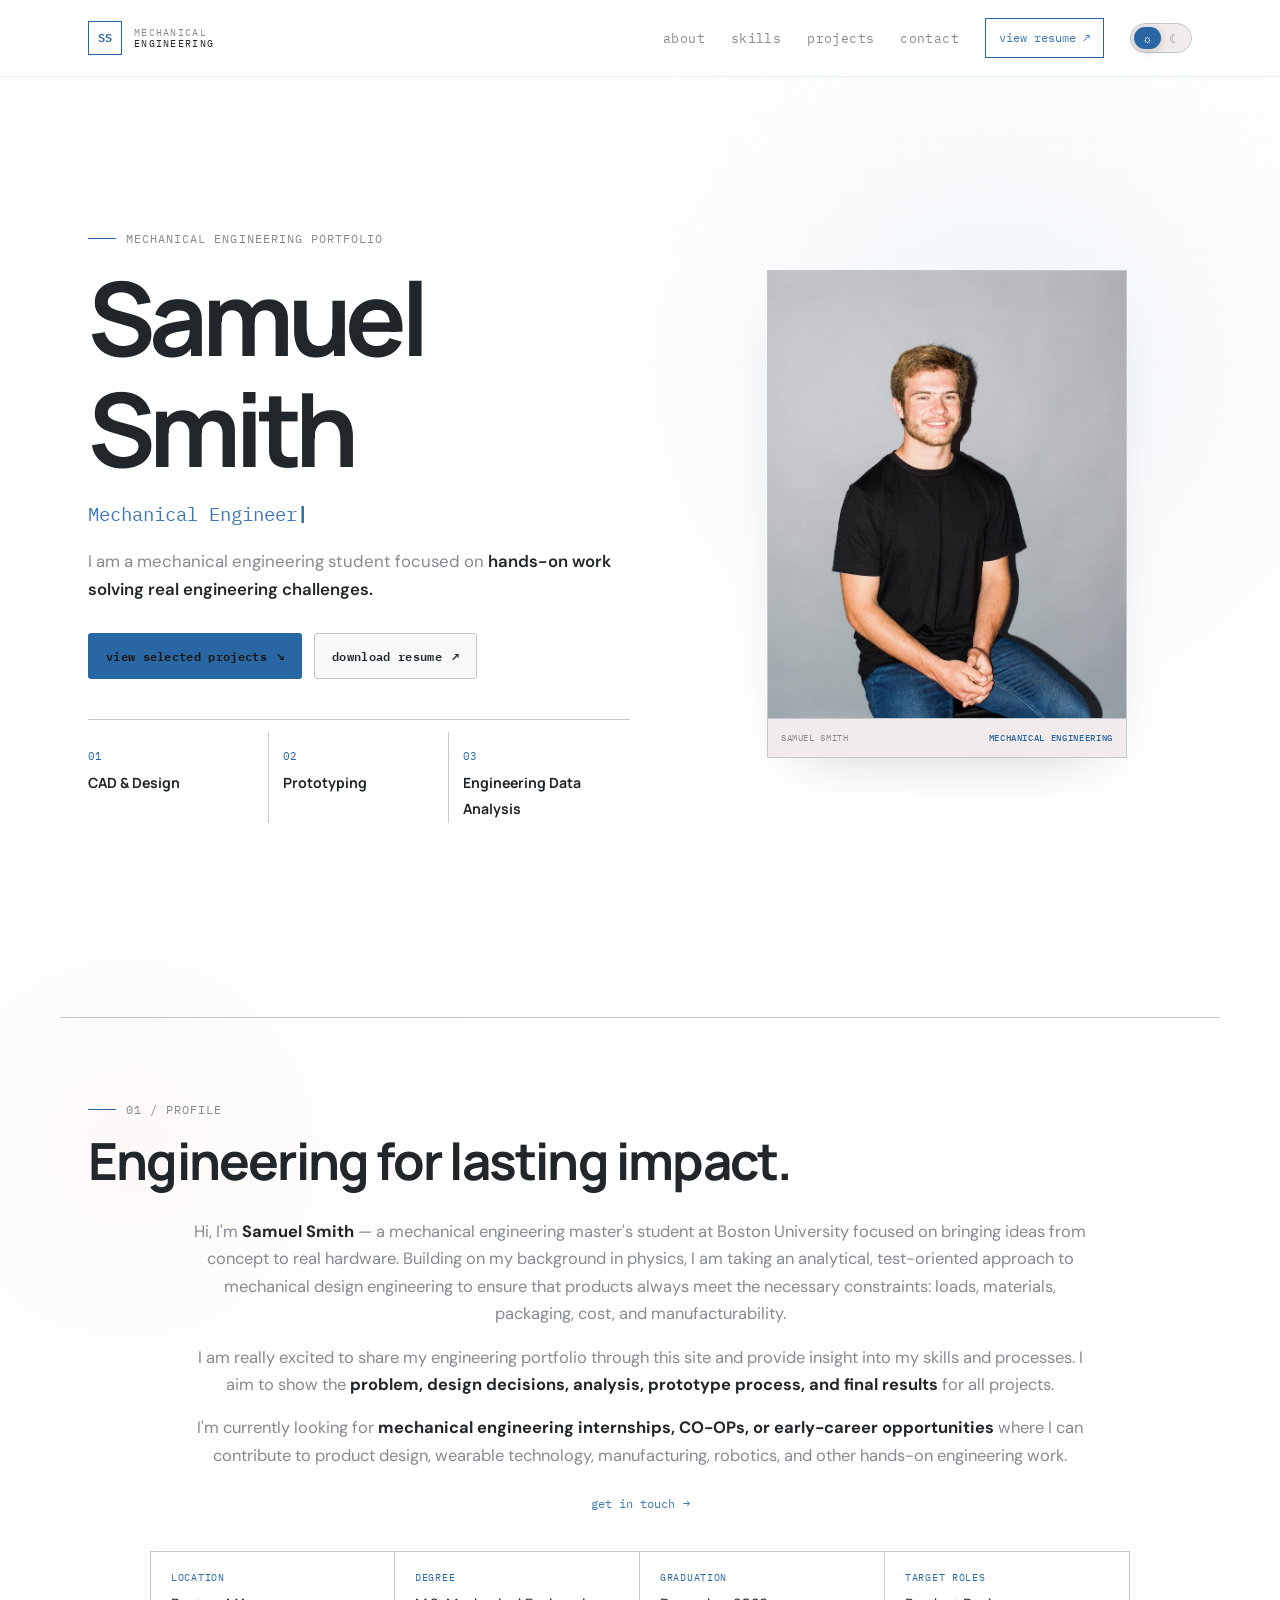
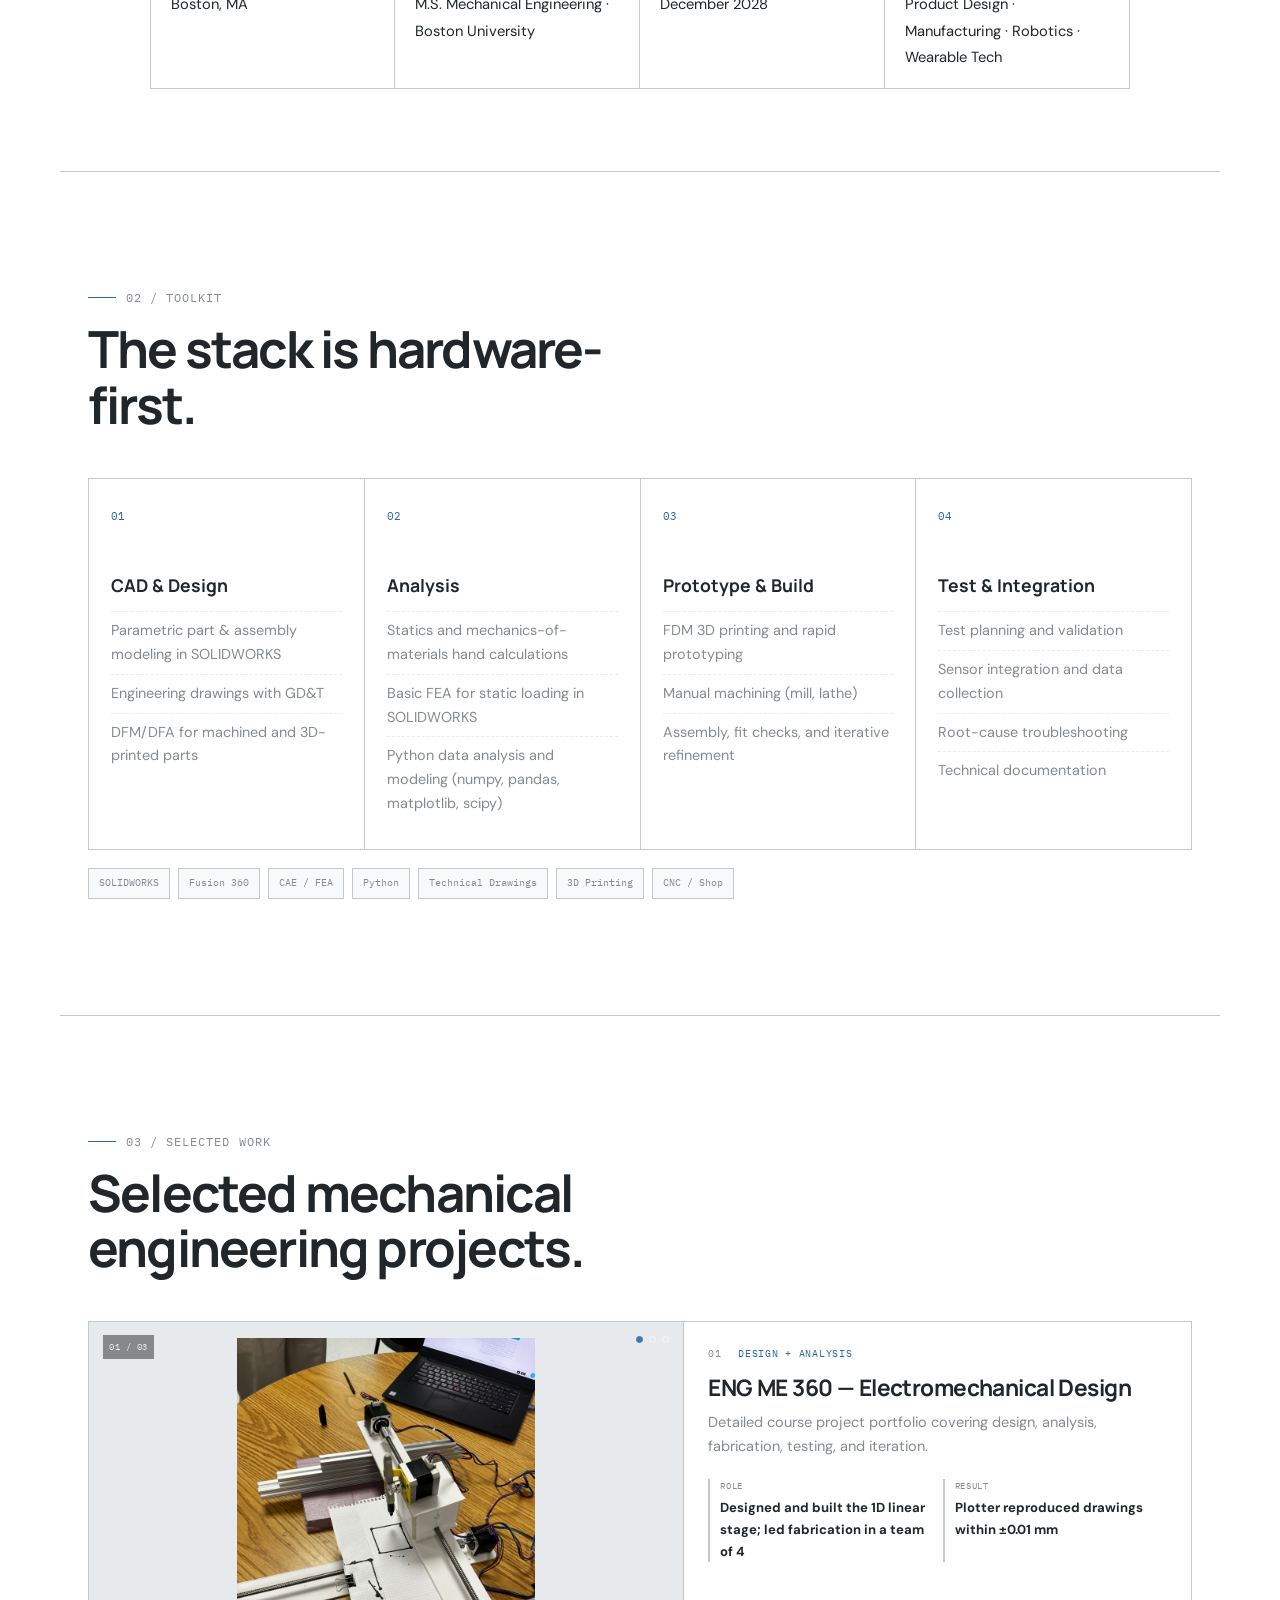
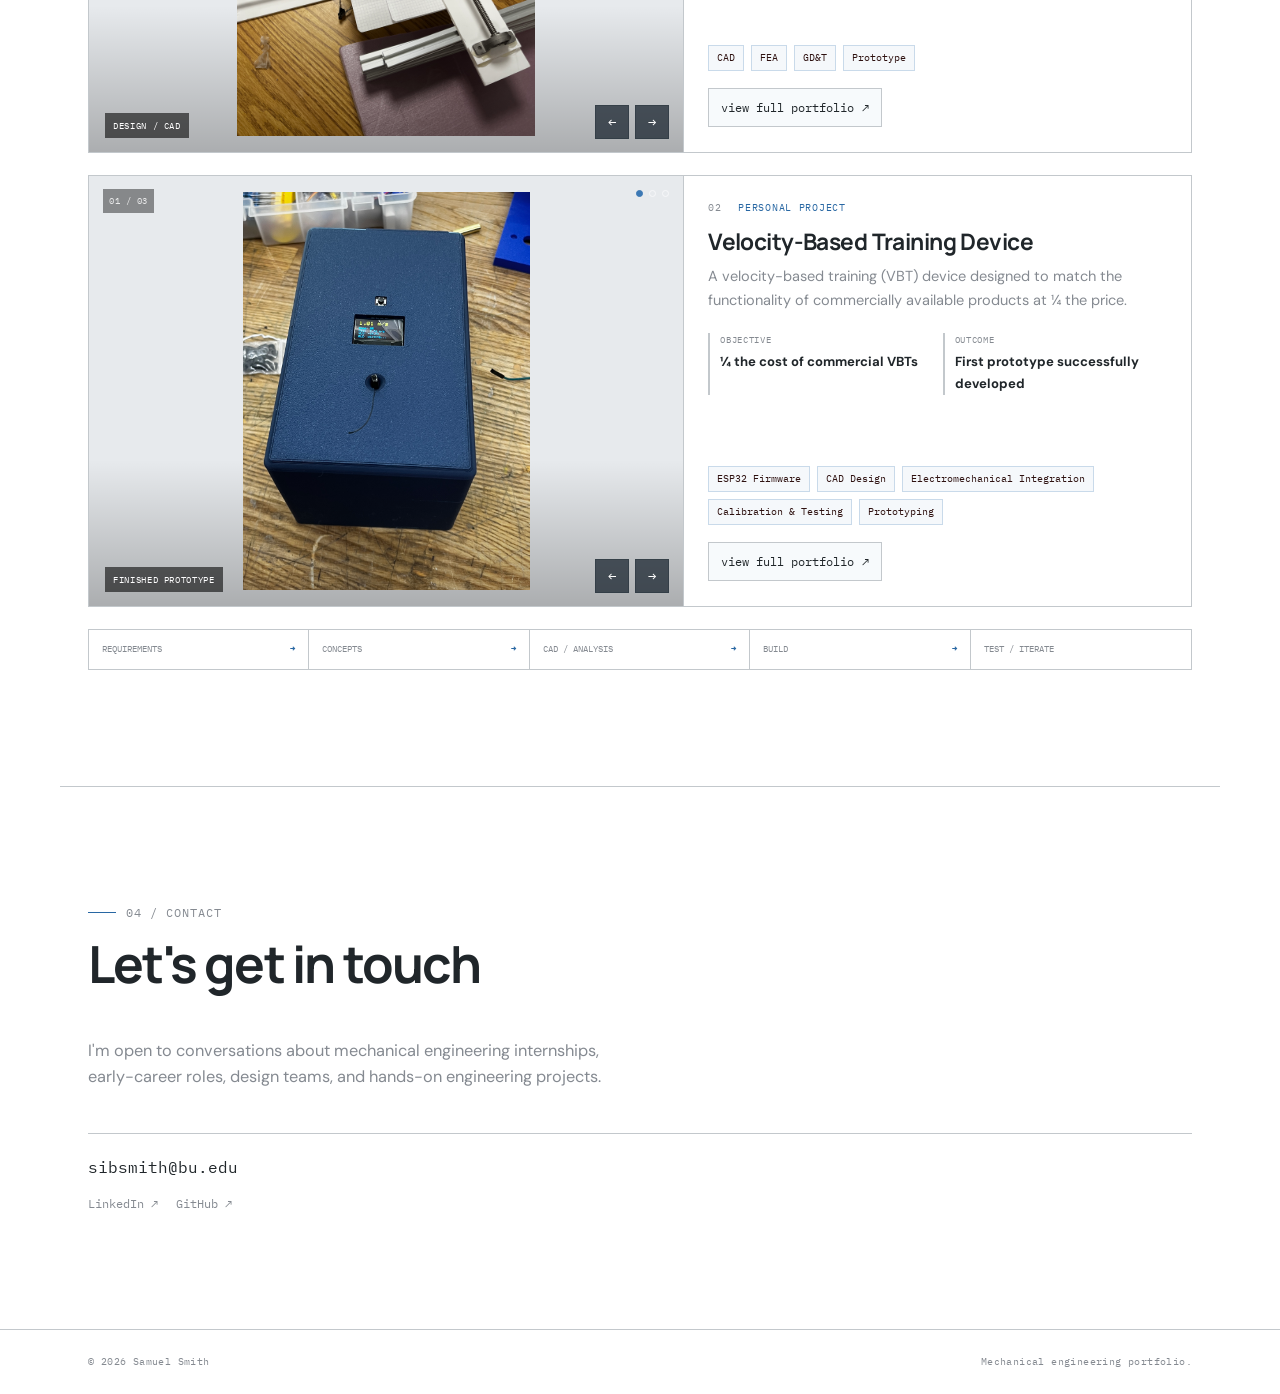
==== index.html @ 4d17d5ab "Muse changes" ====
<!DOCTYPE html>
<html lang="en">
<head>
  <meta charset="UTF-8">
  <meta name="viewport" content="width=device-width, initial-scale=1.0">
  <meta name="color-scheme" content="dark light">
  <script>
    (() => {
      try {
        const saved = localStorage.getItem('portfolio-theme');
        if (saved === 'light' || saved === 'dark') {
          document.documentElement.dataset.theme = saved;
        }
      } catch (e) {}
    })();
  </script>
  <title>Samuel Smith — Mechanical Engineering Student</title>
  <meta name="description" content="Portfolio of Samuel Smith, a mechanical engineering student focused on CAD, design, analysis, prototyping, and testing.">

  <!-- Industrial/editorial typography with a technical mono accent. -->
  <link rel="preconnect" href="https://fonts.googleapis.com">
  <link rel="preconnect" href="https://fonts.gstatic.com" crossorigin>
  <link href="https://fonts.googleapis.com/css2?family=DM+Sans:wght@400;500;600;700&family=IBM+Plex+Mono:wght@400;500;600&family=Manrope:wght@500;600;700;800&display=swap" rel="stylesheet">

  <link rel="stylesheet" href="style.css?v=9">
</head>
<body>
  <header class="site-header">
    <nav class="nav container">
      <a href="#hero" class="nav__logo" aria-label="Samuel Smith home">
        <span class="nav__logo-mark">SS</span>
        <span class="nav__logo-copy">MECHANICAL<br><span>ENGINEERING</span></span>
      </a>

      <button class="nav__toggle" id="navToggle" aria-label="Toggle navigation menu" aria-expanded="false">
        <span></span><span></span><span></span>
      </button>

      <ul class="nav__links" id="navLinks">
        <li><a href="#about" class="nav__link">about</a></li>
        <li><a href="#skills" class="nav__link">skills</a></li>
        <li><a href="#projects" class="nav__link">projects</a></li>
        <li><a href="#contact" class="nav__link">contact</a></li>
        <li><a href="resume.pdf" class="nav__resume" target="_blank" rel="noopener">view resume <span>↗</span></a></li>
        <li class="nav__theme">
          <div class="theme-switch" id="themeSwitch" role="group" aria-label="Appearance">
            <span class="theme-switch__thumb" aria-hidden="true"></span>
            <button class="theme-switch__option" type="button" data-theme-choice="light" aria-label="Switch to light appearance" title="Light appearance">☼</button>
            <button class="theme-switch__option" type="button" data-theme-choice="dark" aria-label="Switch to dark appearance" title="Dark appearance">☾</button>
          </div>
        </li>
      </ul>
    </nav>
  </header>

  <main>
    <!-- HERO -->
    <section id="hero" class="hero container">
      <div class="hero__grid">
        <div class="hero__content">
          <p class="eyebrow"><span class="eyebrow__line"></span> mechanical engineering portfolio</p>
          <h1 class="hero__name">Samuel Smith</h1>
          <p class="hero__type"><span id="typewriter" class="hero__type-text"></span><span class="hero__cursor" aria-hidden="true">|</span></p>
          <p class="hero__tagline">
            I am a mechanical engineering student focused on<strong> hands-on work solving real engineering challenges.</strong>
          </p>

          <div class="hero__actions">
            <a href="#projects" class="btn btn--primary">view selected projects <span>↘</span></a>
            <a href="resume.pdf" class="btn btn--ghost" target="_blank" rel="noopener">download resume <span>↗</span></a>
          </div>

          <div class="hero__meta">
            <div><span>01</span><strong>CAD & Design</strong></div>
            <div><span>02</span><strong>Prototyping</strong></div>
            <div><span>03</span><strong>Engineering Data Analysis</strong></div>
          </div>
        </div>

        <aside class="hero__headshot" aria-label="Portrait of Samuel Smith">
          <div class="headshot-card headshot-card--hero">
            <img class="headshot-card__image" src="images/headshot.jpg" alt="Portrait of Samuel Smith">
            <div class="headshot-card__caption"><span>Samuel Smith</span><strong>MECHANICAL ENGINEERING</strong></div>
          </div>
        </aside>
      </div>
    </section>

    <!-- ABOUT -->
    <section id="about" class="about container">
      <div class="section-heading">
        <p class="eyebrow"><span class="eyebrow__line"></span> 01 / profile</p>
        <h2 class="section-title">Engineering for lasting impact.</h2>
      </div>

      <div class="about__grid">
        <div class="about__text">
          <p>
            Hi, I'm <strong>Samuel Smith</strong> — a mechanical engineering master's student at Boston University focused on 
            bringing ideas from concept to real hardware. Building on my background in physics, I am taking an analytical, 
            test-oriented approach to mechanical design engineering to ensure that products always meet the necessary constraints: 
            loads, materials, packaging, cost, and manufacturability.
          </p>
          <p>
            I am really excited to share my engineering portfolio through this site and provide insight into my skills and processes. I aim to show the <strong>problem, design decisions, analysis, prototype process, and final results</strong> 
            for all projects.
          
          </p>
          <p>
            I'm currently looking for <strong>mechanical engineering internships, CO-OPs, or early-career opportunities</strong> where I can contribute to product design, wearable technology, manufacturing, robotics, and other hands-on engineering work.
          </p>
          <a href="#contact" class="text-link">get in touch <span>→</span></a>
        </div>

        <div class="about__meta">
          <div class="meta-card"><span class="meta-card__label">location</span><span class="meta-card__value">Boston, MA</span></div>
          <div class="meta-card"><span class="meta-card__label">degree</span><span class="meta-card__value">M.S. Mechanical Engineering · Boston University</span></div>
          <div class="meta-card"><span class="meta-card__label">graduation</span><span class="meta-card__value">December 2028</span></div>
          <div class="meta-card"><span class="meta-card__label">target roles</span><span class="meta-card__value">Product Design · Manufacturing · Robotics · Wearable Tech</span></div>
        </div>
      </div>
    </section>

    <!-- SKILLS / TOOLKIT -->
    <section id="skills" class="skills container">
      <div class="section-heading section-heading--split">
        <div>
          <p class="eyebrow"><span class="eyebrow__line"></span> 02 / toolkit</p>
          <h2 class="section-title">The stack is hardware-first.</h2>
        </div>
      </div>

      <div class="skills__grid">
        <article class="skill-group">
          <span class="skill-group__number">01</span>
          <h3 class="skill-group__title">CAD &amp; Design</h3>
          <ul class="skill-list">
            <li>Parametric part &amp; assembly modeling in SOLIDWORKS</li>
            <li>Engineering drawings with GD&amp;T</li>
            <li>DFM/DFA for machined and 3D-printed parts</li>
          </ul>
        </article>

        <article class="skill-group">
          <span class="skill-group__number">02</span>
          <h3 class="skill-group__title">Analysis</h3>
          <ul class="skill-list">
            <li>Statics and mechanics-of-materials hand calculations</li>
            <li>Basic FEA for static loading in SOLIDWORKS</li>
            <li>Python data analysis and modeling (numpy, pandas, matplotlib, scipy)</li>
          </ul>
        </article>

        <article class="skill-group">
          <span class="skill-group__number">03</span>
          <h3 class="skill-group__title">Prototype &amp; Build</h3>
          <ul class="skill-list">
            <li>FDM 3D printing and rapid prototyping</li>
            <li>Manual machining (mill, lathe)</li>
            <li>Assembly, fit checks, and iterative refinement</li>
          </ul>
        </article>

        <article class="skill-group">
          <span class="skill-group__number">04</span>
          <h3 class="skill-group__title">Test &amp; Integration</h3>
          <ul class="skill-list">
            <li>Test planning and validation</li>
            <li>Sensor integration and data collection</li>
            <li>Root-cause troubleshooting</li>
            <li>Technical documentation</li>
          </ul>
        </article>
      </div>

      <div class="tool-strip" aria-label="Software and fabrication tools">
        <span>SOLIDWORKS</span><span>Fusion 360</span><span>CAE / FEA</span><span>Python</span><span>Technical Drawings</span><span>3D Printing</span><span>CNC / Shop</span>
      </div>
    </section>

    <!-- PROJECTS -->
    <section id="projects" class="projects container">
      <div class="section-heading section-heading--split">
        <div>
          <p class="eyebrow"><span class="eyebrow__line"></span> 03 / selected work</p>
          <h2 class="section-title">Selected mechanical engineering projects.</h2>
        </div>
        
      </div>

      <div class="projects__grid">
        <article class="project-card project-card--featured" data-project-url="engme360.html" tabindex="0" aria-label="Open ENG ME 360 — Electromechanical Design portfolio">
          <div class="project-card__visual project-card__visual--carousel">
            <div class="carousel" data-carousel tabindex="0" aria-label="Project 01 image carousel">
              <div class="carousel__viewport"><div class="carousel__track">
                <figure class="carousel__slide"><img src="images/project-01-01.JPG" alt="Project 01 — design / CAD, image 1"><span class="carousel__label">design / CAD</span></figure>
                <figure class="carousel__slide"><img src="images/LinearStageSketch.jpg" alt="Project 01 — design / CAD, image 2"><span class="carousel__label">design / CAD</span></figure>
                <figure class="carousel__slide"><img src="images/1D_LinearStage.jpg" alt="Project 01 — design / CAD, image 3"><span class="carousel__label">design / CAD</span></figure>
              </div></div>
              <span class="carousel__counter" aria-hidden="true">01 / 03</span>
              <div class="carousel__dots" aria-label="Choose project image">
                <button class="carousel__dot is-active" type="button" aria-label="Show image 1"></button>
                <button class="carousel__dot" type="button" aria-label="Show image 2"></button>
                <button class="carousel__dot" type="button" aria-label="Show image 3"></button>
              </div>
              <div class="carousel__controls">
                <button class="carousel__button" type="button" data-carousel-prev aria-label="Previous image">←</button>
                <button class="carousel__button" type="button" data-carousel-next aria-label="Next image">→</button>
              </div>
            </div>
          </div>
          <div class="project-card__body">
            <div class="project-card__eyebrow"><span>01</span> DESIGN + ANALYSIS</div>
            <h3 class="project-card__title">ENG ME 360 — Electromechanical Design</h3>
            <p class="project-card__desc">Detailed course project portfolio covering design, analysis, fabrication, testing, and iteration.</p>
            <div class="project-card__metrics">
              <div><span>role</span><strong>Designed and built the 1D linear stage; led fabrication in a team of 4</strong></div>
              <div><span>result</span><strong>Plotter reproduced drawings within ±0.01 mm</strong></div>
            </div>
            <ul class="project-card__tags"><li>CAD</li><li>FEA</li><li>GD&amp;T</li><li>Prototype</li></ul>
            <a href="engme360.html" class="project-link">view full portfolio <span>↗</span></a>
          </div>
        </article>

        <article class="project-card project-card--featured" data-project-url="vbt.html" tabindex="0" aria-label="Open Velocity-Based Training Device portfolio">
          <div class="project-card__visual project-card__visual--carousel">
            <div class="carousel" data-carousel tabindex="0" aria-label="Velocity-based training device image carousel">
              <div class="carousel__viewport"><div class="carousel__track">
                <figure class="carousel__slide"><img src="images/project-02-01.jpg" alt="Finished VBT prototype"><span class="carousel__label">finished prototype</span></figure>
                <figure class="carousel__slide"><img src="images/project-02-02.jpg" alt="Internal encoder mechanism"><span class="carousel__label">internal encoder mechanism</span></figure>
                <figure class="carousel__slide"><img src="images/project-02-03.jpg" alt="VBT circuitry"><span class="carousel__label">circuitry</span></figure>
              </div></div>
              <span class="carousel__counter" aria-hidden="true">01 / 03</span>
              <div class="carousel__dots" aria-label="Choose project image">
                <button class="carousel__dot is-active" type="button" aria-label="Show image 1"></button>
                <button class="carousel__dot" type="button" aria-label="Show image 2"></button>
                <button class="carousel__dot" type="button" aria-label="Show image 3"></button>
              </div>
              <div class="carousel__controls">
                <button class="carousel__button" type="button" data-carousel-prev aria-label="Previous image">←</button>
                <button class="carousel__button" type="button" data-carousel-next aria-label="Next image">→</button>
              </div>
            </div>
          </div>
          <div class="project-card__body">
            <div class="project-card__eyebrow"><span>02</span> PERSONAL PROJECT</div>
            <h3 class="project-card__title">Velocity-Based Training Device</h3>
            <p class="project-card__desc">A velocity-based training (VBT) device designed to match the functionality of commercially available products at ¼ the price.</p>
            <div class="project-card__metrics">
              <div><span>objective</span><strong>¼ the cost of commercial VBTs</strong></div>
              <div><span>outcome</span><strong>First prototype successfully developed</strong></div>
            </div>
            <ul class="project-card__tags"><li>ESP32 Firmware</li><li>CAD Design</li><li>Electromechanical Integration</li><li>Calibration &amp; Testing</li><li>Prototyping</li></ul>
            <a href="vbt.html" class="project-link">view full portfolio <span>↗</span></a>
          </div>
        </article>


      </div>

      <div class="project-process">
        <div><span>REQUIREMENTS</span><strong>→</strong></div>
        <div><span>CONCEPTS</span><strong>→</strong></div>
        <div><span>CAD / ANALYSIS</span><strong>→</strong></div>
        <div><span>BUILD</span><strong>→</strong></div>
        <div><span>TEST / ITERATE</span></div>
      </div>
    </section>

    <!-- CONTACT -->
    <section id="contact" class="contact container">
      <div class="section-heading">
        <p class="eyebrow"><span class="eyebrow__line"></span> 04 / contact</p>
        <h2 class="section-title">Let's get in touch</h2>
      </div>
        <div class="contact__intro">
          <p>I'm open to conversations about mechanical engineering internships, early-career roles, design teams, and hands-on engineering projects.</p>
          <div class="contact__direct">
            <a href="mailto:sibsmith@bu.edu" class="contact__direct-link">sibsmith@bu.edu</a>
            <div class="contact__socials">
              <a href="https://www.linkedin.com/in/samuelsmith0110" target="_blank" rel="noopener">LinkedIn ↗</a>
              <a href="https://github.com/samuelibsmith" target="_blank" rel="noopener">GitHub ↗</a>
            </div>
          </div>
        </div>
    </section>
  </main>

  <footer class="site-footer">
    <div class="container site-footer__inner">
      <p>© <span id="year"></span> Samuel Smith</p>
      <p>Mechanical engineering portfolio.</p>
    </div>
  </footer>

  <script src="script.js?v=4"></script>
</body>
</html>
---- style.css ----
/* ========================================================================== 
   MECHANICAL ENGINEERING PORTFOLIO — visual system
   ========================================================================== */
 :root {
  color-scheme: dark;
  --bg: #111416;
  --surface: #1D2123;
  --surface-2: #292E30;
  --surface-3: #444A4D;
  --border: #41484B;
  --text: #F2EBEC;
  --text-muted: #858A91;
  --accent: #3C78B4;
  --accent-bright: #5B98D2;
  --secondary: #2E1110;
  --signal: #D9A441;
  --input-bg: #0D1012;

  --light-bg: #FFFFFF;
  --light-surface: #F2EBEC;
  --light-surface-2: #E7EAED;
  --light-surface-3: #D8DDE1;
  --light-border: #C3C8CC;
  --light-text: #20262A;
  --light-text-muted: #858A91;
  --light-accent: #2867A3;
  --light-accent-bright: #3C78B4;
  --light-secondary: #2E1110;
  --light-signal: #B98522;
  --light-danger: #A33A34;
  --light-input-bg: #FFFFFF;

  --font-display: 'Manrope', 'Segoe UI', sans-serif;
  --font-body: 'DM Sans', 'Segoe UI', sans-serif;
  --font-mono: 'IBM Plex Mono', 'SFMono-Regular', Consolas, monospace;

  --container-w: 1160px;
  --radius-sm: 3px;
  --radius-md: 5px;
  --shadow: 0 28px 60px -35px rgba(0,0,0,.85);
}

html[data-theme="light"] {
  color-scheme: light;
  --bg: var(--light-bg);
  --surface: var(--light-surface);
  --surface-2: var(--light-surface-2);
  --surface-3: var(--light-surface-3);
  --border: var(--light-border);
  --text: var(--light-text);
  --text-muted: var(--light-text-muted);
  --accent: var(--light-accent);
  --accent-bright: var(--light-accent-bright);
  --secondary: var(--light-secondary);
  --signal: var(--light-signal);
  --danger: var(--light-danger);
  --input-bg: var(--light-input-bg);
  --shadow: 0 24px 55px -32px rgba(20,39,55,.24);
}

@media (prefers-color-scheme: light) {
  html:not([data-theme]) {
    --bg: var(--light-bg);
    --surface: var(--light-surface);
    --surface-2: var(--light-surface-2);
    --surface-3: var(--light-surface-3);
    --border: var(--light-border);
    --text: var(--light-text);
    --text-muted: var(--light-text-muted);
    --accent: var(--light-accent);
    --accent-bright: var(--light-accent-bright);
    --secondary: var(--light-secondary);
    --signal: var(--light-signal);
    --danger: var(--light-danger);
    --input-bg: var(--light-input-bg);
    --shadow: 0 24px 55px -32px rgba(20,39,55,.24);
  }
}

*, *::before, *::after { box-sizing: border-box; }
html { scroll-behavior: smooth; }
body {
  margin: 0;
  background:
    radial-gradient(circle at 78% 8%, rgba(60,120,180,.07), transparent 28rem),
    radial-gradient(circle at 10% 25%, rgba(217,164,65,.04), transparent 24rem),
    var(--bg);
  color: var(--text);
  font-family: var(--font-body);
  font-size: 16px;
  line-height: 1.65;
  -webkit-font-smoothing: antialiased;
}
body::before {
  content: '';
  position: fixed;
  inset: 0;
  pointer-events: none;
  opacity: .18;
  background-image:
    linear-gradient(rgba(255,255,255,.025) 1px, transparent 1px),
    linear-gradient(90deg, rgba(255,255,255,.025) 1px, transparent 1px);
  background-size: 28px 28px;
  mask-image: linear-gradient(to bottom, black, transparent 80%);
}

@media (prefers-reduced-motion: reduce) {
  html { scroll-behavior: auto; }
  *, *::before, *::after { animation-duration: .01ms !important; animation-iteration-count: 1 !important; transition-duration: .01ms !important; }
}

img { max-width: 100%; display: block; }
a { color: inherit; text-decoration: none; }
button, input, textarea { font: inherit; }

h1, h2, h3 { margin: 0; font-family: var(--font-display); line-height: 1.08; }
p { margin-top: 0; }

.container { max-width: var(--container-w); margin: 0 auto; padding-inline: 28px; }

a:focus-visible, button:focus-visible, input:focus-visible, textarea:focus-visible {
  outline: 2px solid var(--accent-bright);
  outline-offset: 4px;
}

/* HEADER */
.site-header {
  position: sticky;
  top: 0;
  z-index: 100;
  background: color-mix(in srgb, var(--bg) 88%, transparent);
  backdrop-filter: blur(16px) saturate(120%);
  border-bottom: 1px solid rgba(101,170,166,.14);
}
.nav { min-height: 76px; display: flex; align-items: center; justify-content: space-between; gap: 24px; }
.nav__logo { display: flex; align-items: center; gap: 12px; }
.nav__logo-mark {
  width: 34px; height: 34px; display: grid; place-items: center;
  border: 1px solid var(--accent);
  color: var(--accent);
  font-family: var(--font-mono); font-size: .74rem; font-weight: 600;
}
.nav__logo-copy { font-family: var(--font-mono); font-size: .62rem; letter-spacing: .13em; line-height: 1.15; color: var(--text-muted); }
.nav__logo-copy span { color: var(--text); }
.nav__links { display: flex; align-items: center; gap: 26px; margin: 0; padding: 0; list-style: none; }
.nav__link { color: var(--text-muted); font-family: var(--font-mono); font-size: .8rem; letter-spacing: .03em; position: relative; padding-block: 8px; }
.nav__link::after { content: ''; position: absolute; left: 0; right: 0; bottom: 0; height: 1px; background: var(--accent); transform: scaleX(0); transform-origin: left; transition: transform .2s ease; }
.nav__link:hover, .nav__link.is-active { color: var(--text); }
.nav__link:hover::after, .nav__link.is-active::after { transform: scaleX(1); }
.nav__resume { display: inline-flex; gap: 7px; align-items: center; border: 1px solid var(--accent); color: var(--accent-bright); padding: 9px 13px; font-family: var(--font-mono); font-size: .76rem; transition: background .2s ease, color .2s ease, transform .2s ease; }
.nav__resume:hover { background: var(--accent); color: #19130c; transform: translateY(-1px); }
.nav__toggle { display: none; width: 34px; height: 34px; border: 1px solid var(--border); background: var(--surface); align-items: center; justify-content: center; flex-direction: column; gap: 4px; cursor: pointer; }
.nav__toggle span { width: 17px; height: 1.5px; background: var(--text); }

/* THEME CONTROL */
.nav__theme { display: flex; align-items: center; }
.theme-switch {
  --switch-w: 62px;
  --switch-h: 30px;
  position: relative;
  width: var(--switch-w);
  height: var(--switch-h);
  display: grid;
  grid-template-columns: repeat(2, 1fr);
  align-items: center;
  padding: 3px;
  border: 1px solid var(--border);
  border-radius: 999px;
  background: var(--surface);
  box-shadow: inset 0 0 0 1px rgba(255,255,255,.025);
}
.theme-switch__thumb {
  position: absolute;
  z-index: 0;
  top: 3px;
  left: 3px;
  width: calc((100% - 6px) / 2);
  height: calc(100% - 6px);
  border-radius: 999px;
  background: var(--accent);
  box-shadow: 0 2px 8px rgba(0,0,0,.18);
  transition: transform .22s cubic-bezier(.2,.8,.2,1), background .22s ease;
}
.theme-switch[data-theme-state="dark"] .theme-switch__thumb { transform: translateX(100%); }
.theme-switch__option {
  position: relative;
  z-index: 1;
  width: 100%;
  height: 100%;
  padding: 0;
  border: 0;
  background: transparent;
  color: var(--text-muted);
  display: grid;
  place-items: center;
  cursor: pointer;
  font-family: var(--font-mono);
  font-size: .78rem;
  line-height: 1;
  transition: color .18s ease;
}
.theme-switch__option:hover { color: var(--text); }
.theme-switch__option.is-active { color: #fff; }
.theme-switch__option:focus-visible { outline: 2px solid var(--accent-bright); outline-offset: 2px; border-radius: 999px; }

@media (max-width: 820px) {
  .theme-switch { --switch-w: 58px; }
}

/* SHARED */
.eyebrow { margin: 0 0 14px; color: var(--text-muted); font-family: var(--font-mono); font-size: .72rem; letter-spacing: .09em; text-transform: uppercase; display: flex; align-items: center; gap: 10px; }
.eyebrow__line { width: 28px; height: 1px; background: var(--accent); display: inline-block; }
.section-heading { margin-bottom: 46px; }
.section-heading--split { display: grid; grid-template-columns: 1fr minmax(280px, 420px); gap: 54px; align-items: end; }
.section-title { font-size: clamp(2rem, 4vw, 3.5rem); letter-spacing: -.035em; max-width: 17ch; }
.section-note { margin: 0; color: var(--text-muted); font-size: .96rem; max-width: 54ch; }
section { padding-block: 116px; border-top: 1px solid var(--border); scroll-margin-top: 76px; }
#hero { border-top: none; padding-top: 74px; }

/* BUTTONS */
.btn { display: inline-flex; justify-content: center; align-items: center; gap: 10px; min-height: 46px; padding: 11px 17px; border-radius: var(--radius-sm); border: 1px solid transparent; font-family: var(--font-mono); font-size: .78rem; font-weight: 600; letter-spacing: .025em; transition: transform .2s ease, border-color .2s ease, background .2s ease; }
.btn:hover { transform: translateY(-2px); }
.btn--primary { background: var(--accent); color: #1b140c; }
.btn--primary:hover { background: var(--accent-bright); }
.btn--ghost { border-color: var(--border); background: rgba(19,26,28,.65); color: var(--text); }
.btn--ghost:hover { border-color: var(--secondary); }
.text-link { display: inline-flex; gap: 8px; color: var(--accent-bright); font-family: var(--font-mono); font-size: .78rem; border-bottom: 1px solid transparent; }
.text-link:hover { border-color: var(--accent); }

/* HERO */
.hero__grid { display: grid; grid-template-columns: 1.05fr .95fr; align-items: center; gap: 72px; min-height: calc(100vh - 150px); }
.hero__name { font-size: clamp(3.4rem, 8vw, 6.7rem); letter-spacing: -.06em; max-width: 9ch; }
.hero__type { margin: 15px 0 18px; color: var(--accent-bright); font-family: var(--font-mono); font-size: clamp(1rem, 2vw, 1.2rem); min-height: 1.55em; }
.hero__cursor { color: var(--accent); animation: pulse .9s step-end infinite; }
@keyframes pulse { 50% { opacity: 0; } }
.hero__tagline { color: var(--text-muted); font-size: 1.05rem; max-width: 58ch; margin-bottom: 30px; }
.hero__tagline strong { color: var(--text); font-weight: 600; }
.hero__actions { display: flex; flex-wrap: wrap; gap: 12px; }
.hero__meta { margin-top: 40px; display: grid; grid-template-columns: repeat(3, minmax(0, 1fr)); border-top: 1px solid var(--border); }
.hero__meta > div { padding: 16px 14px 0 0; border-right: 1px solid var(--border); margin-top: 12px; }
.hero__meta > div:last-child { border-right: none; padding-left: 14px; }
.hero__meta > div:nth-child(2) { padding-left: 14px; }
.hero__meta span { display: block; color: var(--accent); font-family: var(--font-mono); font-size: .67rem; margin-bottom: 4px; }
.hero__meta strong { font-family: var(--font-display); font-size: .88rem; font-weight: 700; }

.hero__drawing { min-height: 560px; position: relative; border: 1px solid var(--border); background: linear-gradient(145deg, rgba(19,26,28,.94), rgba(14,19,20,.92)); overflow: hidden; box-shadow: var(--shadow); }
.hero__drawing::before { content: ''; position: absolute; inset: 0; background-image: linear-gradient(rgba(120,183,178,.09) 1px, transparent 1px), linear-gradient(90deg, rgba(120,183,178,.09) 1px, transparent 1px); background-size: 32px 32px; }
.drawing__label { position: absolute; z-index: 2; font-family: var(--font-mono); font-size: .62rem; letter-spacing: .06em; color: var(--text-muted); }
.drawing__label--top { top: 16px; left: 18px; }
.drawing__label--bottom { bottom: 16px; right: 18px; }
.drawing__crosshair { position: absolute; width: 18px; height: 18px; z-index: 2; opacity: .7; }
.drawing__crosshair::before, .drawing__crosshair::after { content: ''; position: absolute; background: var(--secondary); }
.drawing__crosshair::before { width: 100%; height: 1px; left: 0; top: 9px; }
.drawing__crosshair::after { width: 1px; height: 100%; left: 9px; top: 0; }
.drawing__crosshair--a { top: 27%; left: 15%; }
.drawing__crosshair--b { bottom: 29%; right: 15%; }
.drawing__part { width: 62%; height: 48%; position: absolute; inset: 24% auto auto 19%; border: 2px solid rgba(238,242,239,.82); transform: skewY(-5deg) rotate(-9deg); background: rgba(120,183,178,.03); box-shadow: inset 0 0 0 1px rgba(243,165,59,.18); }
.drawing__hole { position: absolute; width: 18%; aspect-ratio: 1; border: 2px solid var(--accent); border-radius: 50%; top: 26%; left: 14%; box-shadow: inset 0 0 0 7px rgba(243,165,59,.03); }
.drawing__slot { position: absolute; width: 42%; height: 18%; border: 2px solid rgba(238,242,239,.68); border-radius: 999px; right: 10%; top: 25%; }
.drawing__edge { position: absolute; height: 1px; background: var(--secondary); opacity: .7; }
.drawing__edge--1 { width: 35%; left: 24%; bottom: 20%; transform: rotate(18deg); }
.drawing__edge--2 { width: 28%; right: 7%; bottom: 31%; transform: rotate(-25deg); }
.drawing__dimension { position: absolute; z-index: 2; color: var(--accent-bright); font-family: var(--font-mono); font-size: .68rem; }
.drawing__dimension--x { left: 23%; bottom: 21%; width: 54%; border-top: 1px solid var(--accent); text-align: center; }
.drawing__dimension--x::before, .drawing__dimension--x::after { content: ''; position: absolute; top: -4px; height: 7px; width: 1px; background: var(--accent); }
.drawing__dimension--x::before { left: 0; } .drawing__dimension--x::after { right: 0; }
.drawing__dimension--x span { position: relative; top: -2px; background: var(--bg); padding: 0 6px; }
.drawing__dimension--y { right: 14%; top: 30%; height: 35%; border-left: 1px solid var(--accent); writing-mode: vertical-rl; padding-left: 7px; }
.drawing__caption { position: absolute; bottom: 43px; left: 18px; display: flex; flex-direction: column; gap: 3px; z-index: 2; }
.drawing__caption span { color: var(--text-muted); font-family: var(--font-mono); font-size: .58rem; letter-spacing: .1em; }
.drawing__caption strong { font-size: .75rem; }

/* HERO HEADSHOT */
.hero__headshot {
  display: flex;
  align-items: center;
  justify-content: center;
  min-width: 0;
}
.headshot-card--hero {
  width: min(100%, 360px);
  margin: 0;
  border: 1px solid var(--border);
  background: var(--surface);
  box-shadow: var(--shadow);
  overflow: hidden;
}
.headshot-card--hero .headshot-card__image {
  aspect-ratio: 4 / 5;
  object-position: 50% 26%;
}

/* ABOUT */
.about__grid { display: grid; grid-template-columns: minmax(0, 980px); justify-content: center; gap: 34px; align-items: start; }
.about__text { max-width: 900px; margin-inline: auto; text-align: center; }
.about__text p { color: var(--text-muted); max-width: 82ch; margin-inline: auto; font-size: 1.03rem; }
.about__text strong { color: var(--text); }
.about__text .text-link { margin-top: 8px; }
.about__meta { display: grid; grid-template-columns: repeat(4, minmax(0, 1fr)); border-top: 1px solid var(--border); }
.meta-card { min-width: 0; padding: 18px 20px; border-bottom: 1px solid var(--border); border-right: 1px solid var(--border); }
.meta-card:first-child { border-left: 1px solid var(--border); }
.meta-card:last-child { border-right: 1px solid var(--border); }
.meta-card__label { display: block; margin-bottom: 5px; color: var(--accent); font-family: var(--font-mono); font-size: .63rem; letter-spacing: .07em; text-transform: uppercase; }
.meta-card__value { color: var(--text); font-size: .92rem; }

/* SKILLS */
.skills__grid { display: grid; grid-template-columns: repeat(4, 1fr); border-top: 1px solid var(--border); border-left: 1px solid var(--border); }
.skill-group { min-height: 300px; padding: 23px 22px 26px; border-right: 1px solid var(--border); border-bottom: 1px solid var(--border); background: rgba(19,26,28,.75); position: relative; overflow: hidden; }
.skill-group:hover { background: var(--surface-2); }
.skill-group__number { color: var(--accent); font-family: var(--font-mono); font-size: .68rem; }
.skill-group__title { font-size: 1.1rem; margin: 48px 0 16px; }
.skill-list { list-style: none; margin: 0; padding: 0; }
.skill-list li { color: var(--text-muted); padding-block: 7px; font-size: .9rem; border-top: 1px dashed rgba(60,120,180,.13); }
.tool-strip { display: flex; flex-wrap: wrap; margin-top: 18px; gap: 8px; }
.tool-strip span { border: 1px solid var(--border); color: var(--text-muted); padding: 6px 10px; font-family: var(--font-mono); font-size: .64rem; background: rgba(19,26,28,.56); }

/* PROJECTS */
.projects__grid { display: grid; grid-template-columns: repeat(2, minmax(0, 1fr)); gap: 22px; }
.projects__grid > .project-card--featured { grid-column: 1 / -1; }
.project-card { display: flex; flex-direction: column; border: 1px solid var(--border); background: rgba(19,26,28,.8); transition: transform .2s ease, border-color .2s ease, box-shadow .2s ease; cursor: pointer; }
.project-card:hover { transform: translateY(-4px); border-color: rgba(60,120,180,.45); box-shadow: var(--shadow); }
.project-card--featured { grid-column: 1 / -1; display: grid; grid-template-columns: 1.08fr .92fr; }
.project-card__visual { position: relative; height: 310px; min-height: 310px; overflow: hidden; border-bottom: 1px solid var(--border); }
.project-card--featured .project-card__visual { height: 430px; min-height: 430px; border-bottom: none; border-right: 1px solid var(--border); }
.project-card__visual--blueprint { background: var(--surface); }
.visual__chrome { position: absolute; top: 13px; left: 15px; right: 15px; display: flex; justify-content: space-between; color: var(--text-muted); font-family: var(--font-mono); font-size: .6rem; letter-spacing: .07em; z-index: 2; }
.visual__part { position: absolute; border: 2px solid rgba(238,242,239,.86); background: rgba(60,120,180,.04); }
.visual__part--large { width: 52%; height: 43%; left: 24%; top: 28%; transform: perspective(500px) rotateX(52deg) rotateZ(-16deg); box-shadow: 30px 30px 0 -28px rgba(217,164,65,.65); }
.visual__part--large::before { content: ''; position: absolute; width: 26%; aspect-ratio: 1; border: 2px solid var(--accent); border-radius: 50%; left: 37%; top: 25%; }
.visual__part--large::after { content: ''; position: absolute; left: 9%; right: 9%; bottom: 18%; height: 1px; background: var(--secondary); }
.visual__dimension { position: absolute; z-index: 2; color: var(--accent-bright); font-family: var(--font-mono); font-size: .65rem; }
.visual__dimension--one { top: 25%; right: 18%; }
.visual__dimension--two { bottom: 21%; left: 17%; }
.visual__stamp { position: absolute; left: 18px; bottom: 18px; z-index: 3; padding: 5px 8px; border: 1px solid var(--accent); color: var(--accent-bright); font-family: var(--font-mono); font-size: .6rem; letter-spacing: .09em; transform: rotate(-3deg); }
.project-card__visual--photo { display: grid; place-items: center; background: radial-gradient(circle at 50% 40%, rgba(243,165,59,.1), transparent 50%), #151d1f; }
.visual__photo-placeholder { width: 64%; aspect-ratio: 4 / 3; border: 1px dashed var(--border); display: grid; place-items: center; align-content: center; gap: 6px; color: var(--text-muted); font-family: var(--font-mono); }
.visual__photo-placeholder span { color: var(--accent); font-size: 2.8rem; }
.visual__photo-placeholder small { font-size: .62rem; letter-spacing: .08em; text-transform: uppercase; }
.visual__badge { position: absolute; top: 14px; right: 14px; color: var(--accent-bright); border: 1px solid var(--accent); padding: 5px 7px; font-family: var(--font-mono); font-size: .58rem; }
.project-card__visual--section { background: linear-gradient(180deg, rgba(60,120,180,.04), rgba(19,26,28,.94)); padding: 54px 22px 22px; }
.analysis__bars { height: 175px; display: flex; align-items: end; justify-content: center; gap: 14px; }
.analysis__bars i { width: 38px; border: 1px solid rgba(238,242,239,.25); border-bottom: 2px solid var(--accent); background: linear-gradient(to top, rgba(243,165,59,.28), rgba(60,120,180,.05)); }
.analysis__bars i:nth-child(1) { height: 34%; } .analysis__bars i:nth-child(2) { height: 58%; } .analysis__bars i:nth-child(3) { height: 82%; } .analysis__bars i:nth-child(4) { height: 67%; } .analysis__bars i:nth-child(5) { height: 93%; }
.analysis__legend { display: flex; justify-content: space-between; margin-top: 18px; color: var(--text-muted); font-family: var(--font-mono); font-size: .55rem; text-transform: uppercase; }
.project-card__body { padding: 24px 24px 25px; display: flex; flex-direction: column; min-height: 330px; }
.project-card__eyebrow { color: var(--accent); font-family: var(--font-mono); font-size: .64rem; letter-spacing: .07em; margin-bottom: 13px; text-transform: uppercase; }
.project-card__eyebrow span { margin-right: 10px; color: var(--text-muted); }
.project-card__title { font-size: 1.42rem; letter-spacing: -.025em; margin-bottom: 10px; }
.project-card__desc { color: var(--text-muted); font-size: .91rem; margin-bottom: 20px; }
.project-card__metrics { display: grid; grid-template-columns: 1fr 1fr; gap: 10px; margin-bottom: 19px; }
.project-card__metrics div { border-left: 2px solid var(--border); padding-left: 10px; }
.project-card__metrics span { display: block; color: var(--text-muted); font-family: var(--font-mono); font-size: .56rem; letter-spacing: .08em; text-transform: uppercase; }
.project-card__metrics strong { display: block; margin-top: 4px; color: var(--text); font-size: .82rem; }
.project-card__tags { display: flex; flex-wrap: wrap; gap: 7px; margin: auto 0 17px; padding: 0; list-style: none; }
.project-card__tags li { padding: 4px 8px; border: 1px solid rgba(60,120,180,.24); color: var(--secondary); background: rgba(60,120,180,.05); font-family: var(--font-mono); font-size: .61rem; }
/* Dark mode: --secondary is a dark maroon, unreadable on dark cards — use muted light text instead. */
html[data-theme="dark"] .project-card__tags li,
html[data-theme="dark"] .form-status { color: var(--text-muted); }
.project-link { display: inline-flex; gap: 8px; align-items: center; color: var(--text); font-family: var(--font-mono); font-size: .73rem; width: fit-content; padding: 9px 12px; border: 1px solid var(--border); background: rgba(60,120,180,.04); transition: color .2s ease, border-color .2s ease, background .2s ease, transform .2s ease; }
.project-link:hover { color: var(--accent-bright); border-color: var(--accent); background: rgba(60,120,180,.09); transform: translateY(-1px); }
.project-process { display: grid; grid-template-columns: repeat(5, 1fr); margin-top: 22px; border: 1px solid var(--border); }
.project-process > div { display: flex; justify-content: space-between; gap: 10px; padding: 12px 13px; border-right: 1px solid var(--border); font-family: var(--font-mono); font-size: .57rem; color: var(--text-muted); }
.project-process > div:last-child { border-right: none; }
.project-process strong { color: var(--accent); }

/* CONTACT */
.contact__grid { display: grid; grid-template-columns: 1fr 1.05fr; gap: 90px; }
.contact__intro > p { color: var(--text-muted); max-width: 48ch; font-size: 1.02rem; }
.contact__direct { margin-top: 42px; padding-top: 20px; border-top: 1px solid var(--border); }
.contact__direct-link { display: block; color: var(--text); font-family: var(--font-mono); font-size: 1rem; margin-bottom: 13px; }
.contact__direct-link:hover { color: var(--accent-bright); }
.contact__socials { display: flex; gap: 18px; }
.contact__socials a { color: var(--text-muted); font-family: var(--font-mono); font-size: .73rem; }
.contact__socials a:hover { color: var(--accent); }
.contact__form { display: flex; flex-direction: column; gap: 16px; padding: 24px; border: 1px solid var(--border); background: rgba(19,26,28,.72); }
.form-row { display: flex; flex-direction: column; gap: 7px; }
.form-row label { color: var(--text-muted); font-family: var(--font-mono); font-size: .63rem; letter-spacing: .06em; text-transform: uppercase; }
.form-row input, .form-row textarea { width: 100%; border: 1px solid var(--border); background: var(--input-bg); color: var(--text); border-radius: var(--radius-sm); padding: 11px 13px; outline: none; resize: vertical; }
.form-row input:focus, .form-row textarea:focus { border-color: var(--secondary); }
.contact__form .btn { align-self: flex-start; }
.form-status { min-height: 1.2em; color: var(--secondary); font-family: var(--font-mono); font-size: .74rem; margin: 0; }
.form-status.is-error { color: var(--danger); }

/* FOOTER */
.site-footer { border-top: 1px solid var(--border); padding-block: 24px; }
.site-footer__inner { display: flex; justify-content: space-between; gap: 20px; }
.site-footer p { margin: 0; color: var(--text-muted); font-family: var(--font-mono); font-size: .62rem; letter-spacing: .04em; }

/* RESPONSIVE */
/* COMPACT PROFILE */
#about { padding-block: 82px; }
#about .section-heading { margin-bottom: 30px; }
#about .section-title { max-width: none; margin-inline: auto; }

@media (max-width: 980px) {
  .hero__grid { grid-template-columns: 1fr; min-height: auto; }
  .about__grid { grid-template-columns: 1fr; gap: 48px; }
  .skills__grid { grid-template-columns: repeat(2, 1fr); }
  .project-card--featured { grid-template-columns: 1fr; }
  .project-card--featured .project-card__visual { border-right: none; border-bottom: 1px solid var(--border); }
  .resume-cta { grid-template-columns: 1fr; gap: 46px; }
  .contact__grid { grid-template-columns: 1fr; gap: 48px; }
}

@media (max-width: 760px) {
  .container { padding-inline: 20px; }
  #hero { padding-top: 48px; }
  section, .resume-cta { padding-block: 82px; }
  .nav__toggle { display: flex; }
  .nav__links { position: absolute; top: 76px; left: 0; right: 0; padding: 0 20px 18px; display: flex; flex-direction: column; align-items: stretch; gap: 0; background: color-mix(in srgb, var(--bg) 96%, transparent); border-bottom: 1px solid var(--border); max-height: 0; overflow: hidden; opacity: 0; transition: max-height .25s ease, opacity .25s ease; }
  .nav__links.is-open { max-height: 390px; opacity: 1; }
  .nav__link { display: block; width: 100%; padding: 15px 2px; border-bottom: 1px solid rgba(43,56,58,.55); }
  .nav__link::after { display: none; }
  .nav__resume { margin-top: 14px; justify-content: center; }
  .nav__theme { margin-top: 10px; justify-content: center; }
  .section-heading--split { grid-template-columns: 1fr; gap: 18px; }
  .hero__name { max-width: none; }
  .hero__drawing { min-height: 360px; }
  .skills__grid, .projects__grid { grid-template-columns: 1fr; }
  .project-card--featured { grid-column: auto; }
  .project-card--featured .project-card__visual, .project-card__visual { height: 340px; min-height: 340px; }
  .project-process { grid-template-columns: 1fr 1fr; }
  .project-process > div:nth-child(2n) { border-right: none; }
  .project-process > div:nth-child(1), .project-process > div:nth-child(2), .project-process > div:nth-child(3) { border-bottom: 1px solid var(--border); }
  .project-process > div:last-child { grid-column: 1 / -1; border-right: none; }
  .site-footer__inner { flex-direction: column; }
}

@media (max-width: 480px) {
  .nav__logo-copy { display: none; }
  .hero__meta { grid-template-columns: 1fr; }
  .hero__meta > div, .hero__meta > div:nth-child(2), .hero__meta > div:last-child { padding: 11px 0; border-right: none; border-bottom: 1px solid var(--border); margin: 0; }
  .hero__meta > div:last-child { border-bottom: none; }
  .hero__actions { flex-direction: column; align-items: stretch; }
  .project-card__body, .contact__form { padding: 20px; }
  .project-card__metrics { grid-template-columns: 1fr; }
}


/* Mechanical drawing cursor polish */
.hero__cursor { display:inline-block; min-width:.55em; font-weight:700; transform:translateY(-1px); }
@media (prefers-reduced-motion: reduce){ .hero__cursor { animation:none; } }


@media (max-width: 980px) {
  .hero__headshot { justify-content: flex-start; }
  .headshot-card--hero { width: min(100%, 320px); }
  .about__meta { grid-template-columns: repeat(2, minmax(0, 1fr)); }
}

@media (max-width: 760px) {
  .hero__headshot { justify-content: center; }
  .headshot-card--hero { width: min(100%, 300px); }
  #about { padding-block: 70px; }
  .about__text { text-align: left; }
  .about__text p { max-width: none; }
  .about__meta { grid-template-columns: 1fr; }
  .meta-card, .meta-card:first-child, .meta-card:last-child { border-left: 1px solid var(--border); border-right: 1px solid var(--border); }
}

/* ========================================================================== 
   PROJECT IMAGE CAROUSELS + HEADSHOT
   ========================================================================== */
.headshot-card {
  margin-bottom: 24px;
  border: 1px solid var(--border);
  background: var(--surface);
  overflow: hidden;
}
.headshot-card__image {
  width: 100%;
  aspect-ratio: 4 / 5;
  object-fit: cover;
  object-position: 50% 26%;
  filter: saturate(.96);
}
.headshot-card__caption {
  padding: 11px 13px 12px;
  display: flex;
  justify-content: space-between;
  gap: 12px;
  border-top: 1px solid var(--border);
  font-family: var(--font-mono);
  font-size: .58rem;
  letter-spacing: .07em;
  text-transform: uppercase;
  color: var(--text-muted);
}
.headshot-card__caption strong { color: var(--accent); font-weight: 500; }

/* Project carousels: the media area is fixed; images always fit fully inside it. */
.project-card__visual--carousel {
  height: 430px;
  min-height: 430px;
  background: var(--surface-2);
}
.project-card--featured .project-card__visual--carousel {
  height: 430px;
  min-height: 430px;
}
.carousel {
  position: relative;
  width: 100%;
  height: 100%;
  min-width: 0;
  min-height: 0;
}
.carousel__viewport {
  overflow: hidden;
  width: 100%;
  height: 100%;
  min-width: 0;
  min-height: 0;
}
.carousel__track {
  display: flex;
  width: 100%;
  height: 100%;
  min-width: 0;
  min-height: 0;
  transition: transform .38s cubic-bezier(.2,.7,.2,1);
}
.carousel__slide {
  min-width: 100%;
  flex: 0 0 100%;
  width: 100%;
  height: 100%;
  min-height: 0;
  position: relative;
  display: grid;
  place-items: center;
  box-sizing: border-box;
  margin: 0;
  padding: 16px;
  background: var(--surface-2);
  overflow: hidden;
}
.carousel__slide img {
  display: block;
  width: auto;
  height: auto;
  max-width: 100%;
  max-height: 100%;
  min-width: 0;
  min-height: 0;
  object-fit: contain;
  object-position: 50% 50%;
  margin: 0;
  background: transparent;
}
.carousel__slide::after {
  content: '';
  position: absolute;
  inset: 0;
  pointer-events: none;
  background: linear-gradient(to top, rgba(0,0,0,.26), transparent 34%);
}
.carousel__label {
  position: absolute;
  left: 16px;
  bottom: 14px;
  z-index: 2;
  padding: 5px 8px;
  background: rgba(0,0,0,.58);
  color: #fff;
  font-family: var(--font-mono);
  font-size: .58rem;
  letter-spacing: .07em;
  text-transform: uppercase;
}
.carousel__controls {
  position: absolute;
  right: 14px;
  bottom: 13px;
  z-index: 3;
  display: flex;
  gap: 6px;
}
.carousel__button {
  width: 34px;
  height: 34px;
  border: 1px solid rgba(255,255,255,.34);
  background: rgba(0,0,0,.54);
  color: #fff;
  cursor: pointer;
  display: grid;
  place-items: center;
  font-family: var(--font-mono);
  font-size: .85rem;
  transition: background .2s ease, border-color .2s ease, transform .2s ease;
}
.carousel__button:hover { background: var(--accent); border-color: var(--accent); color: #111; transform: translateY(-1px); }
.carousel__button:focus-visible { outline-color: var(--accent-bright); }
.carousel__dots {
  position: absolute;
  top: 14px;
  right: 14px;
  z-index: 3;
  display: flex;
  gap: 6px;
}
.carousel__dot {
  width: 7px;
  height: 7px;
  padding: 0;
  border: 1px solid rgba(255,255,255,.62);
  background: transparent;
  cursor: pointer;
  border-radius: 50%;
}
.carousel__dot.is-active { background: var(--accent-bright); border-color: var(--accent-bright); }
.carousel__counter {
  position: absolute;
  top: 13px;
  left: 14px;
  z-index: 3;
  color: rgba(255,255,255,.82);
  font-family: var(--font-mono);
  font-size: .58rem;
  letter-spacing: .06em;
  background: rgba(0,0,0,.42);
  padding: 4px 6px;
}
.carousel--placeholder .carousel__slide {
  display: grid;
  place-items: center;
  background:
    linear-gradient(rgba(255,255,255,.025) 1px, transparent 1px),
    linear-gradient(90deg, rgba(255,255,255,.025) 1px, transparent 1px),
    var(--surface-2);
  background-size: 28px 28px;
}
.carousel__placeholder {
  text-align: center;
  color: var(--text-muted);
  font-family: var(--font-mono);
  font-size: .68rem;
  letter-spacing: .09em;
  text-transform: uppercase;
}
.carousel__placeholder strong { display:block; color: var(--accent); font-size: 1rem; margin-bottom: 7px; }

@media (max-width: 760px) {
  .headshot-card { max-width: 360px; }
}

.project-link--inactive { color: var(--text-muted); cursor: default; opacity: .78; }
.project-link--inactive:hover { color: var(--text-muted); border-color: transparent; }

html[data-theme="light"] body {
  background:
    radial-gradient(circle at 78% 8%, rgba(22,91,154,.06), transparent 28rem),
    radial-gradient(circle at 10% 25%, rgba(196,71,71,.035), transparent 24rem),
    var(--bg);
}
html[data-theme="light"] body::before {
  opacity: .22;
  background-image: linear-gradient(rgba(21,32,43,.045) 1px, transparent 1px), linear-gradient(90deg, rgba(21,32,43,.045) 1px, transparent 1px);
}
@media (prefers-color-scheme: light) {
  html:not([data-theme]) body {
    background:
      radial-gradient(circle at 78% 8%, rgba(22,91,154,.06), transparent 28rem),
      radial-gradient(circle at 10% 25%, rgba(196,71,71,.035), transparent 24rem),
      var(--bg);
  }
  html:not([data-theme]) body::before {
    opacity: .22;
    background-image: linear-gradient(rgba(21,32,43,.045) 1px, transparent 1px), linear-gradient(90deg, rgba(21,32,43,.045) 1px, transparent 1px);
  }
}


/* LIGHT MODE COMPONENT SURFACES */
html[data-theme="light"] .hero__drawing,
html[data-theme="light"] .project-card__visual--blueprint {
  background: linear-gradient(145deg, #FFFFFF, #F1F5F8);
}
html[data-theme="light"] .hero__drawing::before,
html[data-theme="light"] html[data-theme="light"] .drawing__part,
html[data-theme="light"] .visual__part {
  border-color: rgba(21,32,43,.72);
  background: rgba(22,91,154,.025);
}
html[data-theme="light"] .drawing__slot { border-color: rgba(21,32,43,.58); }
html[data-theme="light"] .skill-group,
html[data-theme="light"] .project-card,
html[data-theme="light"] .contact__form {
  background: rgba(255,255,255,.88);
}
html[data-theme="light"] .tool-strip span { background: rgba(247,249,251,.9); }
html[data-theme="light"] .btn--ghost { background: rgba(247,249,251,.9); }
html[data-theme="light"] .project-card__visual--photo {
  background: radial-gradient(circle at 50% 40%, rgba(22,91,154,.07), transparent 50%), #F4F7F9;
}
html[data-theme="light"] .project-card__visual--section {
  background: linear-gradient(180deg, rgba(22,91,154,.045), rgba(247,249,251,.96));
}
html[data-theme="light"] .analysis__bars i {
  border-color: rgba(21,32,43,.18);
  background: linear-gradient(to top, rgba(196,71,71,.20), rgba(22,91,154,.05));
}
html[data-theme="light"] .form-row input,
html[data-theme="light"] .form-row textarea {
  color-scheme: light;
}
html[data-theme="light"] .carousel__button {
  border-color: rgba(21,32,43,.28);
  background: rgba(21,32,43,.72);
}

@media (prefers-color-scheme: light) {
  html:not([data-theme]) .hero__drawing,
  html:not([data-theme]) .project-card__visual--blueprint {
    background: linear-gradient(145deg, #FFFFFF, #F1F5F8);
  }
  html:not([data-theme]) .hero__drawing::before,
  html:not([data-theme])   html:not([data-theme]) .drawing__part,
  html:not([data-theme]) .visual__part { border-color: rgba(21,32,43,.72); background: rgba(22,91,154,.025); }
  html:not([data-theme]) .drawing__slot { border-color: rgba(21,32,43,.58); }
  html:not([data-theme]) .skill-group,
  html:not([data-theme]) .project-card,
  html:not([data-theme]) .contact__form { background: rgba(255,255,255,.88); }
  html:not([data-theme]) .tool-strip span,
  html:not([data-theme]) .btn--ghost { background: rgba(247,249,251,.9); }
  html:not([data-theme]) .project-card__visual--photo { background: radial-gradient(circle at 50% 40%, rgba(22,91,154,.07), transparent 50%), #F4F7F9; }
  html:not([data-theme]) .project-card__visual--section { background: linear-gradient(180deg, rgba(22,91,154,.045), rgba(247,249,251,.96)); }
  html:not([data-theme]) .analysis__bars i { border-color: rgba(21,32,43,.18); background: linear-gradient(to top, rgba(196,71,71,.20), rgba(22,91,154,.05)); }
  html:not([data-theme]) .form-row input,
  html:not([data-theme]) .form-row textarea { color-scheme: light; }
  html:not([data-theme]) .carousel__button { border-color: rgba(21,32,43,.28); background: rgba(21,32,43,.72); }
}

/* ==========================================================================\n   ENG ME 360 CASE STUDY\n   ========================================================================== */
.case-study { max-width: var(--container-w); margin: 0 auto; padding: 78px 28px 120px; }
.case-hero { display:grid; grid-template-columns:1.05fr .95fr; gap:64px; align-items:end; padding-bottom:58px; border-bottom:1px solid var(--border); }
.case-hero h1 { font-size:clamp(2.8rem,7vw,5.6rem); letter-spacing:-.055em; max-width:12ch; margin:0 0 20px; }
.case-hero__lead { color:var(--text-muted); font-size:1.05rem; max-width:62ch; margin:0; }
.case-hero__meta { display:grid; grid-template-columns:repeat(2,1fr); gap:1px; background:var(--border); border:1px solid var(--border); }
.case-hero__meta div { padding:17px 18px; background:var(--surface); }
.case-hero__meta span { display:block; color:var(--text-muted); font-family:var(--font-mono); font-size:.58rem; text-transform:uppercase; letter-spacing:.08em; margin-bottom:5px; }
.case-hero__meta strong { font-size:.84rem; }
.case-toc { display:flex; flex-wrap:wrap; gap:9px; padding:18px 0; border-bottom:1px solid var(--border); }
.case-toc a { font-family:var(--font-mono); font-size:.68rem; color:var(--text-muted); border:1px solid var(--border); padding:8px 11px; }
.case-toc a:hover { color:var(--accent-bright); border-color:var(--accent); }
.case-section { padding:76px 0; border-bottom:1px solid var(--border); scroll-margin-top:90px; }
.case-section:last-child { border-bottom:none; }
.case-section__header { display:grid; grid-template-columns:.55fr 1.45fr; gap:54px; margin-bottom:36px; align-items:start; }
.case-section__index { color:var(--accent); font-family:var(--font-mono); font-size:.7rem; letter-spacing:.09em; padding-top:7px; }
.case-section h2 { font-size:clamp(1.9rem,3vw,2.8rem); letter-spacing:-.035em; margin:0 0 12px; }
.case-section__intro { color:var(--text-muted); margin:0; max-width:68ch; }
.case-copy { max-width:76ch; }
.case-copy p { color:var(--text-muted); margin:0 0 17px; }
.case-copy strong { color:var(--text); }
.case-two-col { display:grid; grid-template-columns:1.15fr .85fr; gap:36px; align-items:start; }
.case-list { margin:0; padding:0; display:grid; gap:1px; background:var(--border); border:1px solid var(--border); list-style:none; }
.case-list li { padding:14px 16px; background:var(--surface); color:var(--text-muted); }
.case-list li::before { content:'— '; color:var(--accent); }
.case-figure-grid { display:grid; grid-template-columns:repeat(2,minmax(0,1fr)); gap:16px; margin-top:28px; }
.case-figure { aspect-ratio:4 / 3; height:auto; min-height:0; border:1px solid var(--border); background:var(--surface); display:grid; place-items:center; padding:20px; text-align:center; overflow:hidden; }
.case-figure__inner { border:1px dashed var(--border); width:100%; height:100%; min-height:0; display:grid; grid-template-rows:minmax(0,1fr) auto; place-items:center; padding:18px; overflow:hidden; }
.case-figure__inner img { display:block; width:auto; height:auto; max-width:100%; max-height:100%; min-width:0; min-height:0; object-fit:contain; object-position:50% 50%; margin:auto; }
.case-figure__label { width:100%; padding-top:10px; }
.case-figure span { color:var(--accent-bright); font-family:var(--font-mono); font-size:.7rem; letter-spacing:.08em; }
.case-figure small { display:block; color:var(--text-muted); margin-top:7px; font-size:.78rem; }
.case-callout { border-left:2px solid var(--accent); background:rgba(60,120,180,.05); padding:17px 20px; margin-top:28px; }
.case-callout span { display:block; color:var(--accent); font-family:var(--font-mono); font-size:.6rem; text-transform:uppercase; letter-spacing:.08em; margin-bottom:5px; }
.case-callout p { margin:0; color:var(--text); }
.case-table-wrap { overflow-x:auto; border:1px solid var(--border); margin-top:28px; }
.case-table { width:100%; border-collapse:collapse; min-width:620px; }
.case-table th,.case-table td { padding:13px 15px; text-align:left; border-bottom:1px solid var(--border); }
.case-table th { font-family:var(--font-mono); color:var(--accent); font-size:.62rem; text-transform:uppercase; letter-spacing:.07em; background:var(--surface); }
.case-table td { color:var(--text-muted); font-size:.88rem; }
.case-table tr:last-child td { border-bottom:none; }
.case-next { display:flex; justify-content:space-between; align-items:center; gap:20px; padding-top:38px; }
.case-next p { margin:0; color:var(--text-muted); }
.case-back { font-family:var(--font-mono); color:var(--accent-bright); font-size:.75rem; }
.case-back:hover { color:var(--text); }
@media (max-width:980px){ .case-hero{grid-template-columns:1fr;gap:34px}.case-section__header{grid-template-columns:1fr;gap:12px}.case-two-col{grid-template-columns:1fr} }
@media (max-width:760px){ .case-study{padding:52px 20px 80px}.case-figure-grid{grid-template-columns:1fr}.case-next{align-items:flex-start;flex-direction:column} }

/* VBT project imagery */
.case-figure--hero-image { aspect-ratio:4 / 3; min-height:0; margin-bottom:18px; padding:14px; }
.case-figure--hero-image img, .case-figure--wide img { display:block; width:auto; height:auto; max-width:100%; max-height:100%; object-fit:contain; margin:0; }
.case-figure--hero-image { display:grid; grid-template-rows:minmax(0,1fr) auto; gap:10px; }
.case-figure--wide { aspect-ratio:4 / 3; min-height:0; margin-top:28px; display:grid; grid-template-rows:minmax(0,1fr) auto; gap:10px; padding:18px; }
.case-figure__caption { border-top:1px solid var(--border); padding-top:10px; }
.case-figure__caption span { color:var(--accent); font-family:var(--font-mono); font-size:.62rem; letter-spacing:.08em; }
.case-figure__caption small { display:block; color:var(--text-muted); margin-top:5px; font-size:.78rem; }
.vbt-case-study .case-hero__meta { margin-top:0; }
@media (max-width:980px){ .case-figure--hero-image { aspect-ratio:4 / 3; } }
@media (max-width:760px){ .case-figure--wide { aspect-ratio:1 / 1; } }

.case-subsection { margin-top: 56px; padding-top: 38px; border-top: 1px solid var(--border); scroll-margin-top: 90px; }
.case-subsection__header { margin-bottom: 18px; }
.case-subsection__header span { display:block; color:var(--accent); font-family:var(--font-mono); font-size:.66rem; letter-spacing:.09em; margin-bottom:8px; }
.case-subsection h3 { margin:0; font-size:clamp(1.35rem,2vw,1.8rem); letter-spacing:-.025em; }
.case-subsection__intro { color:var(--text-muted); max-width:68ch; margin:0 0 20px; }

/* ENG ME 360 plotter details */
.case-two-col--plotter-details { margin-top: 28px; }
.case-field-label { margin: 0 0 10px; font-family: var(--font-mono); font-size: .68rem; letter-spacing: .08em; text-transform: uppercase; color: var(--text); }
.case-figure-grid--plotter { grid-template-columns: repeat(2, minmax(0, 1fr)); }
.case-callout--ongoing { margin-top: 28px; }
@media (max-width:760px) { .case-figure-grid--plotter { grid-template-columns: 1fr; } }
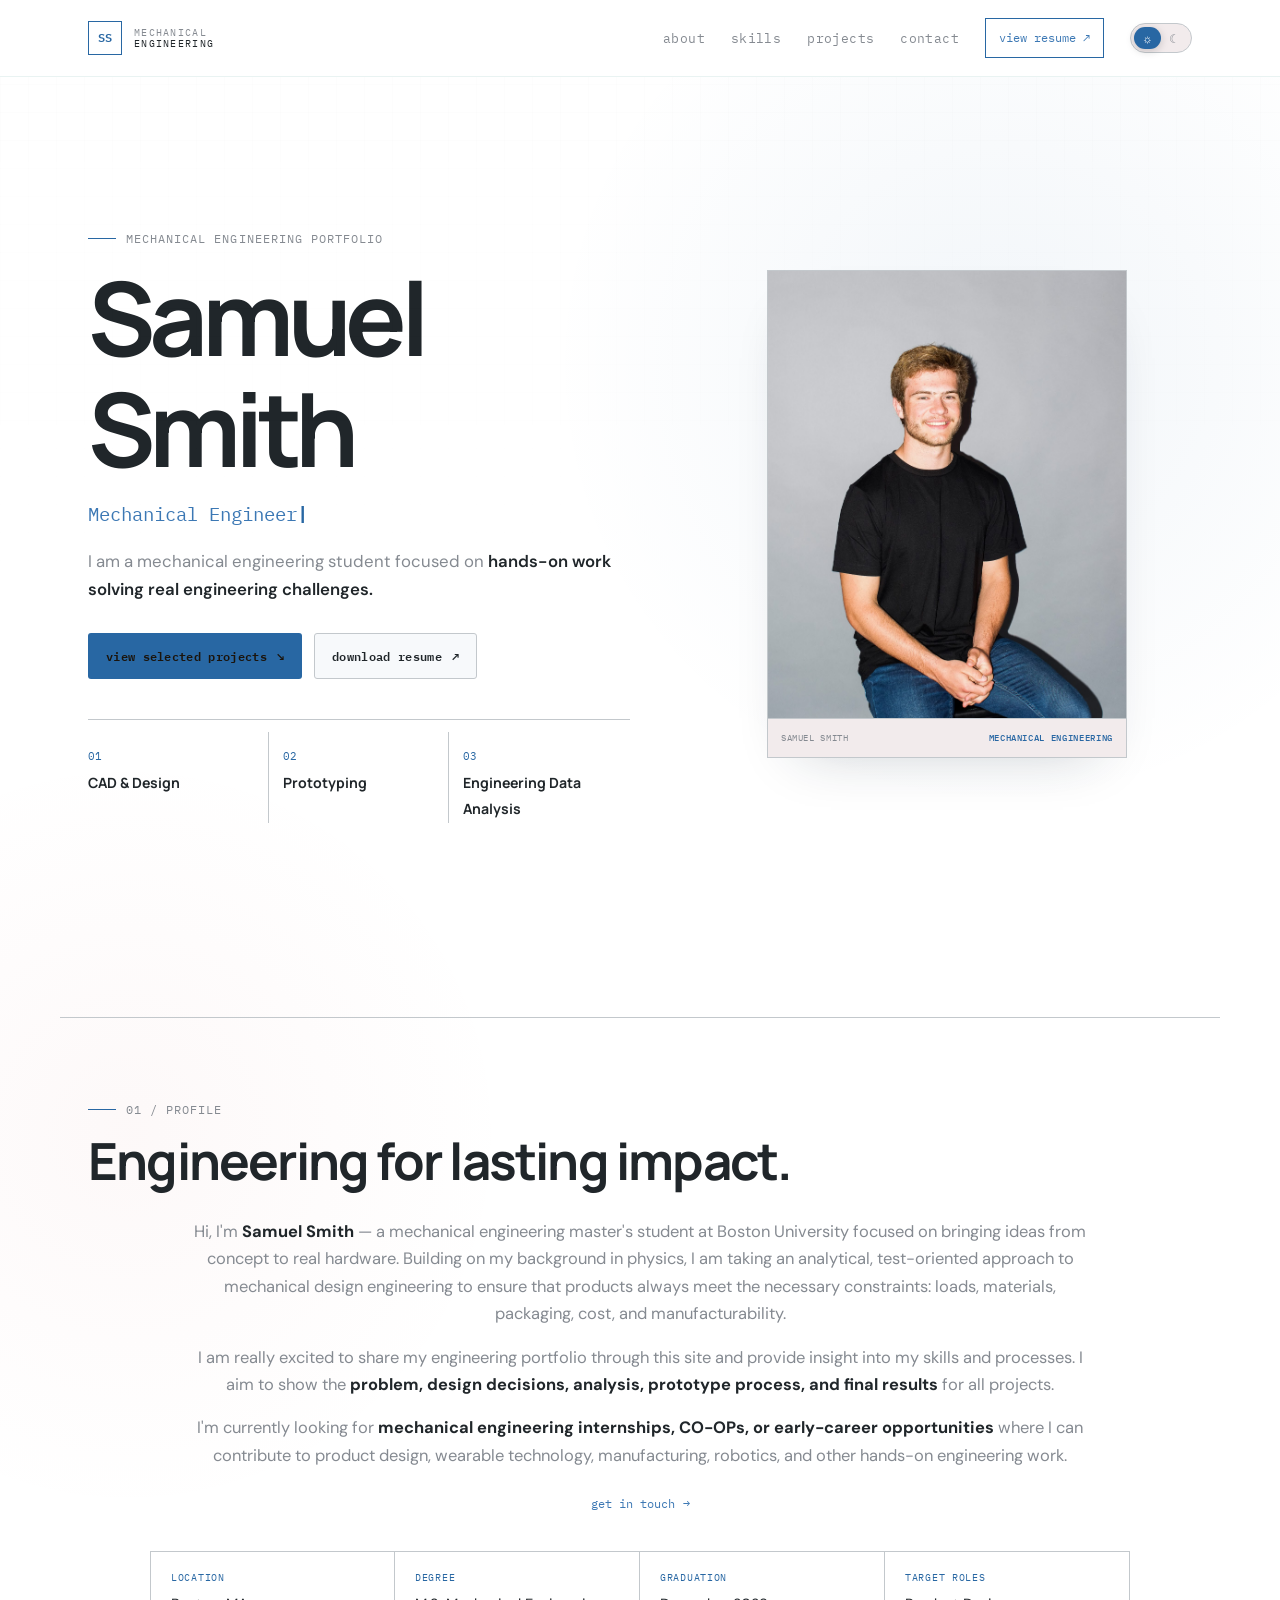
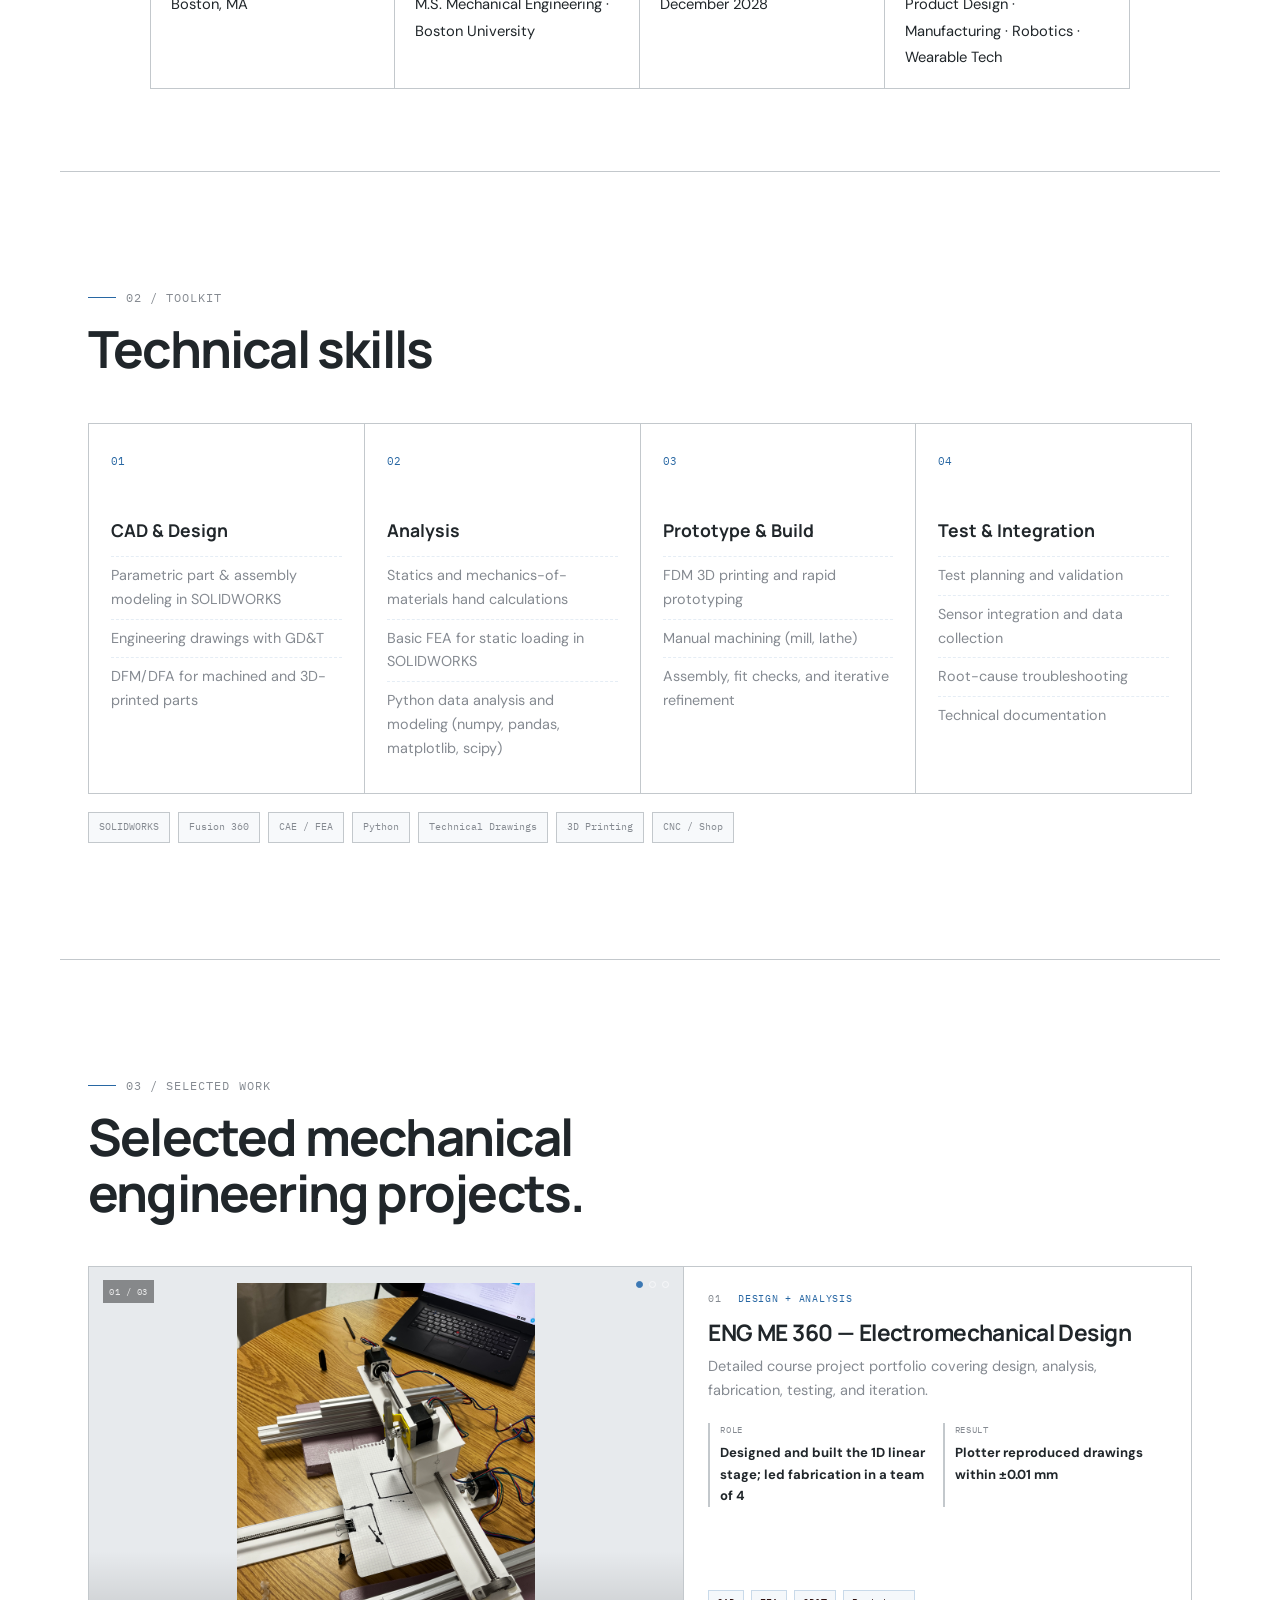
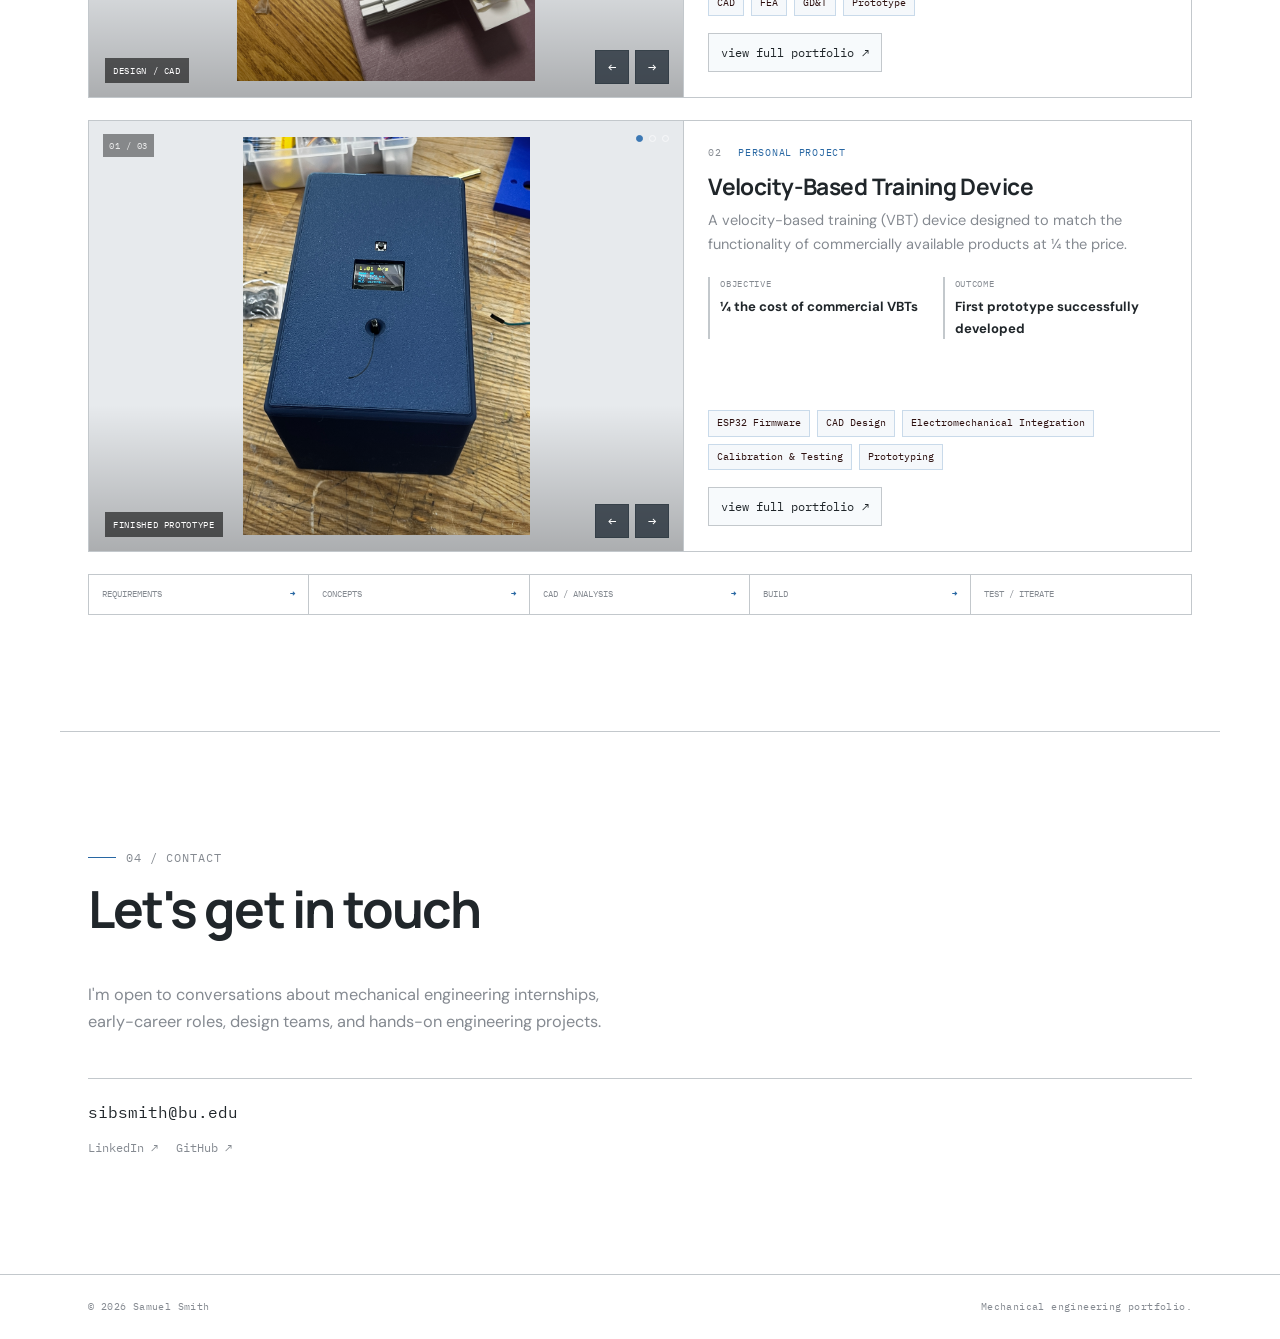
==== commit 251e8132: "copy changes" ====
--- a/index.html
+++ b/index.html
@@ -126,7 +126,7 @@
       <div class="section-heading section-heading--split">
         <div>
           <p class="eyebrow"><span class="eyebrow__line"></span> 02 / toolkit</p>
-          <h2 class="section-title">The stack is hardware-first.</h2>
+          <h2 class="section-title">Technical skills</h2>
         </div>
       </div>
 
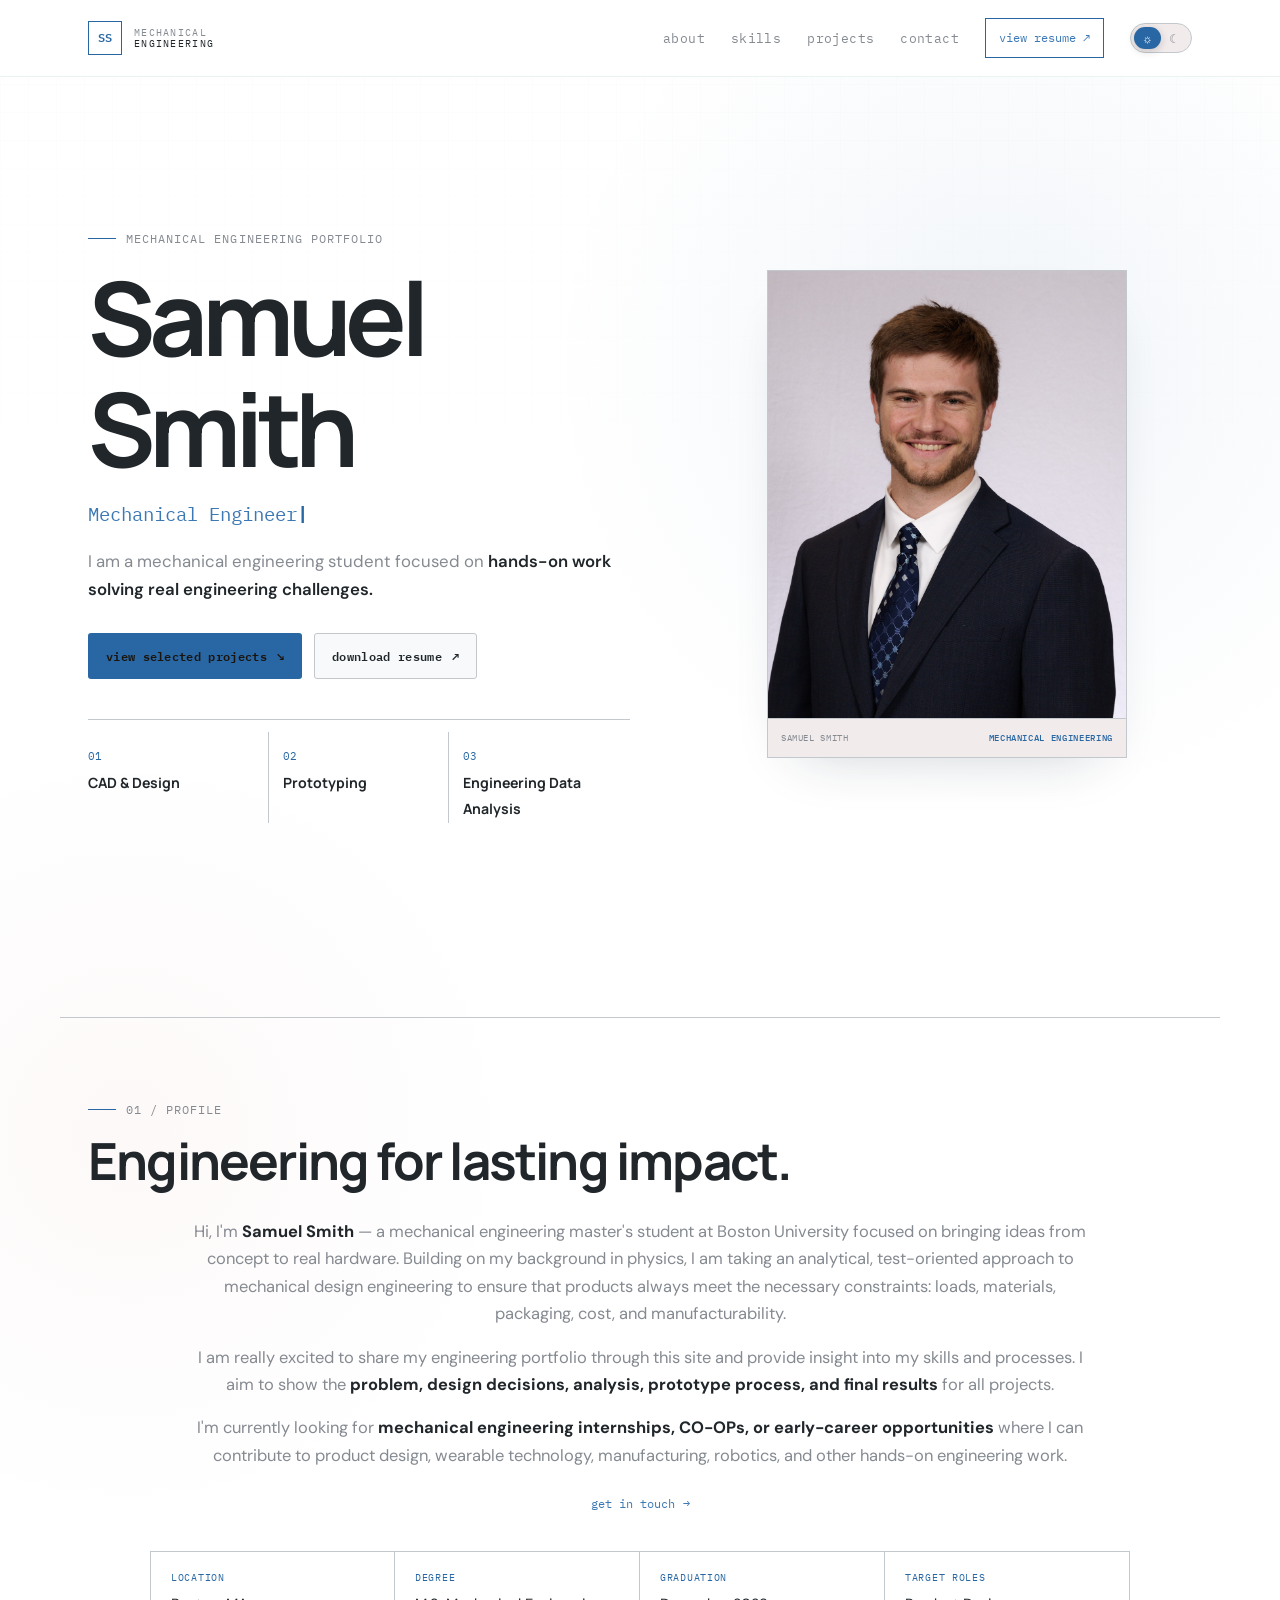
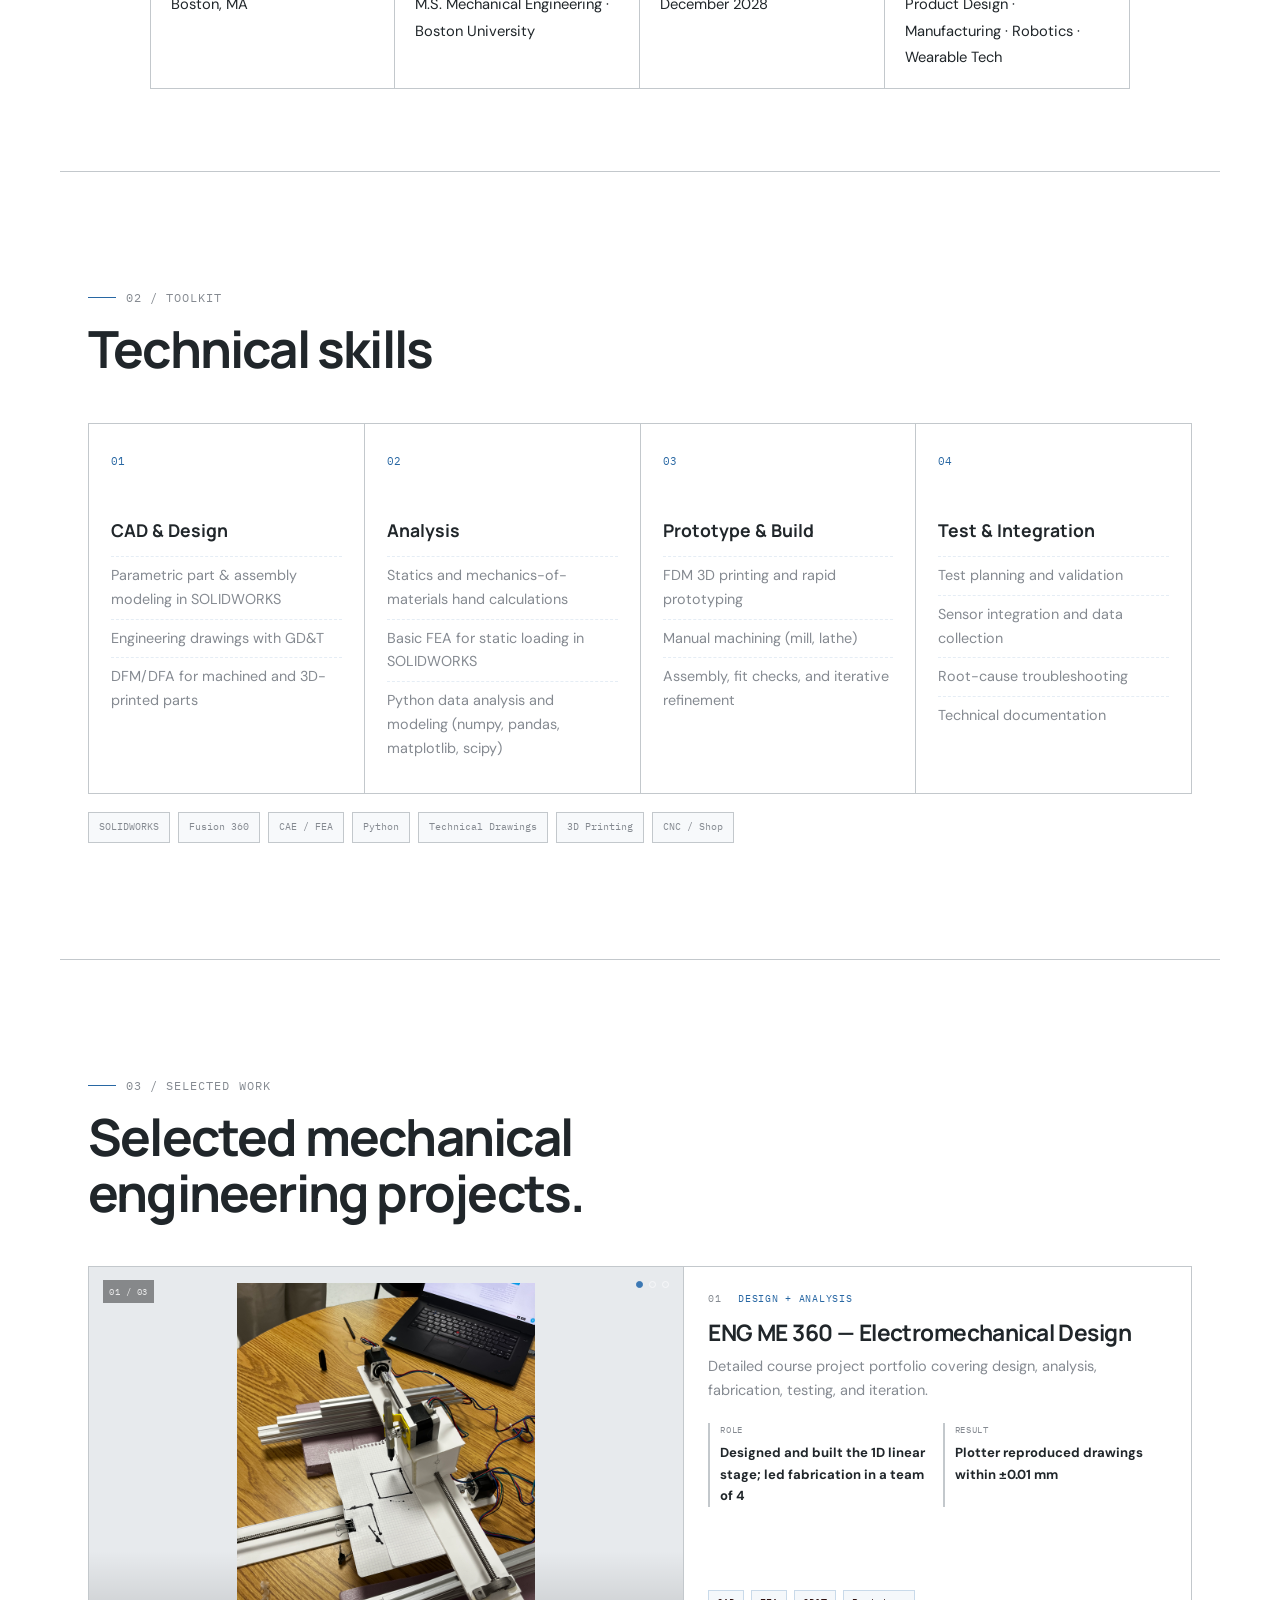
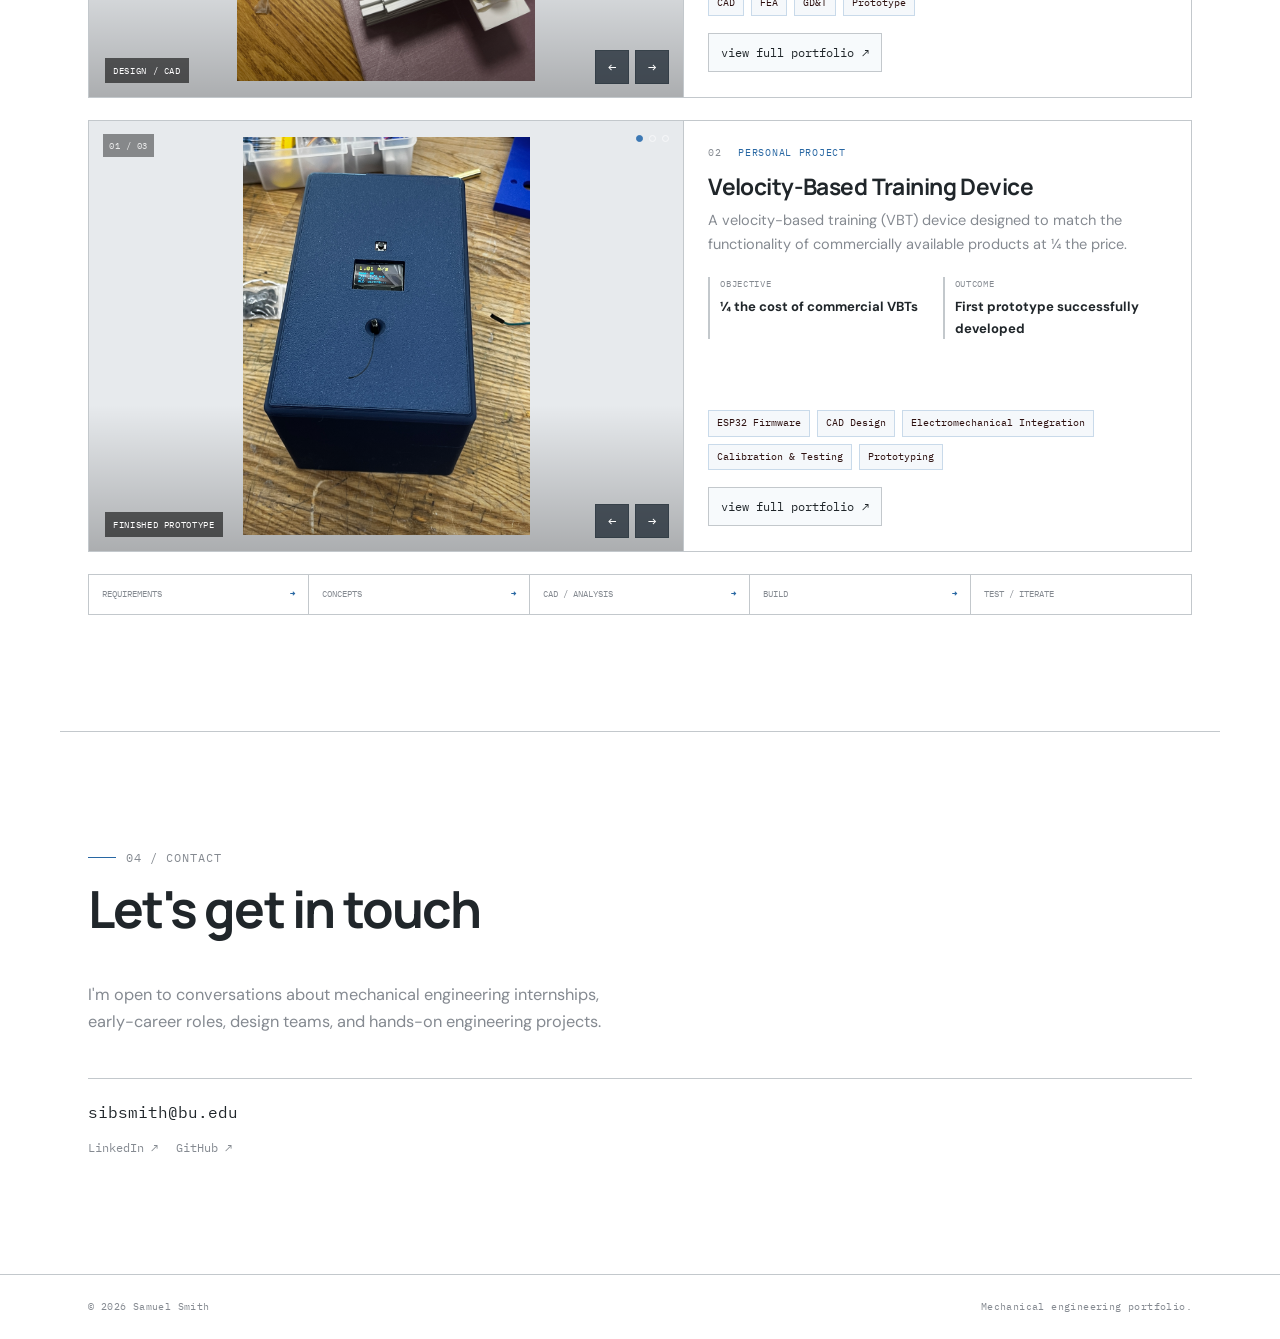
==== commit e2cf6f20: "update: changed heashot" ====
--- a/index.html
+++ b/index.html
@@ -79,7 +79,7 @@
 
         <aside class="hero__headshot" aria-label="Portrait of Samuel Smith">
           <div class="headshot-card headshot-card--hero">
-            <img class="headshot-card__image" src="images/headshot.jpg" alt="Portrait of Samuel Smith">
+            <img class="headshot-card__image" src="images/Smith_Sam_081-_1511.jpg" alt="Portrait of Samuel Smith">
             <div class="headshot-card__caption"><span>Samuel Smith</span><strong>MECHANICAL ENGINEERING</strong></div>
           </div>
         </aside>
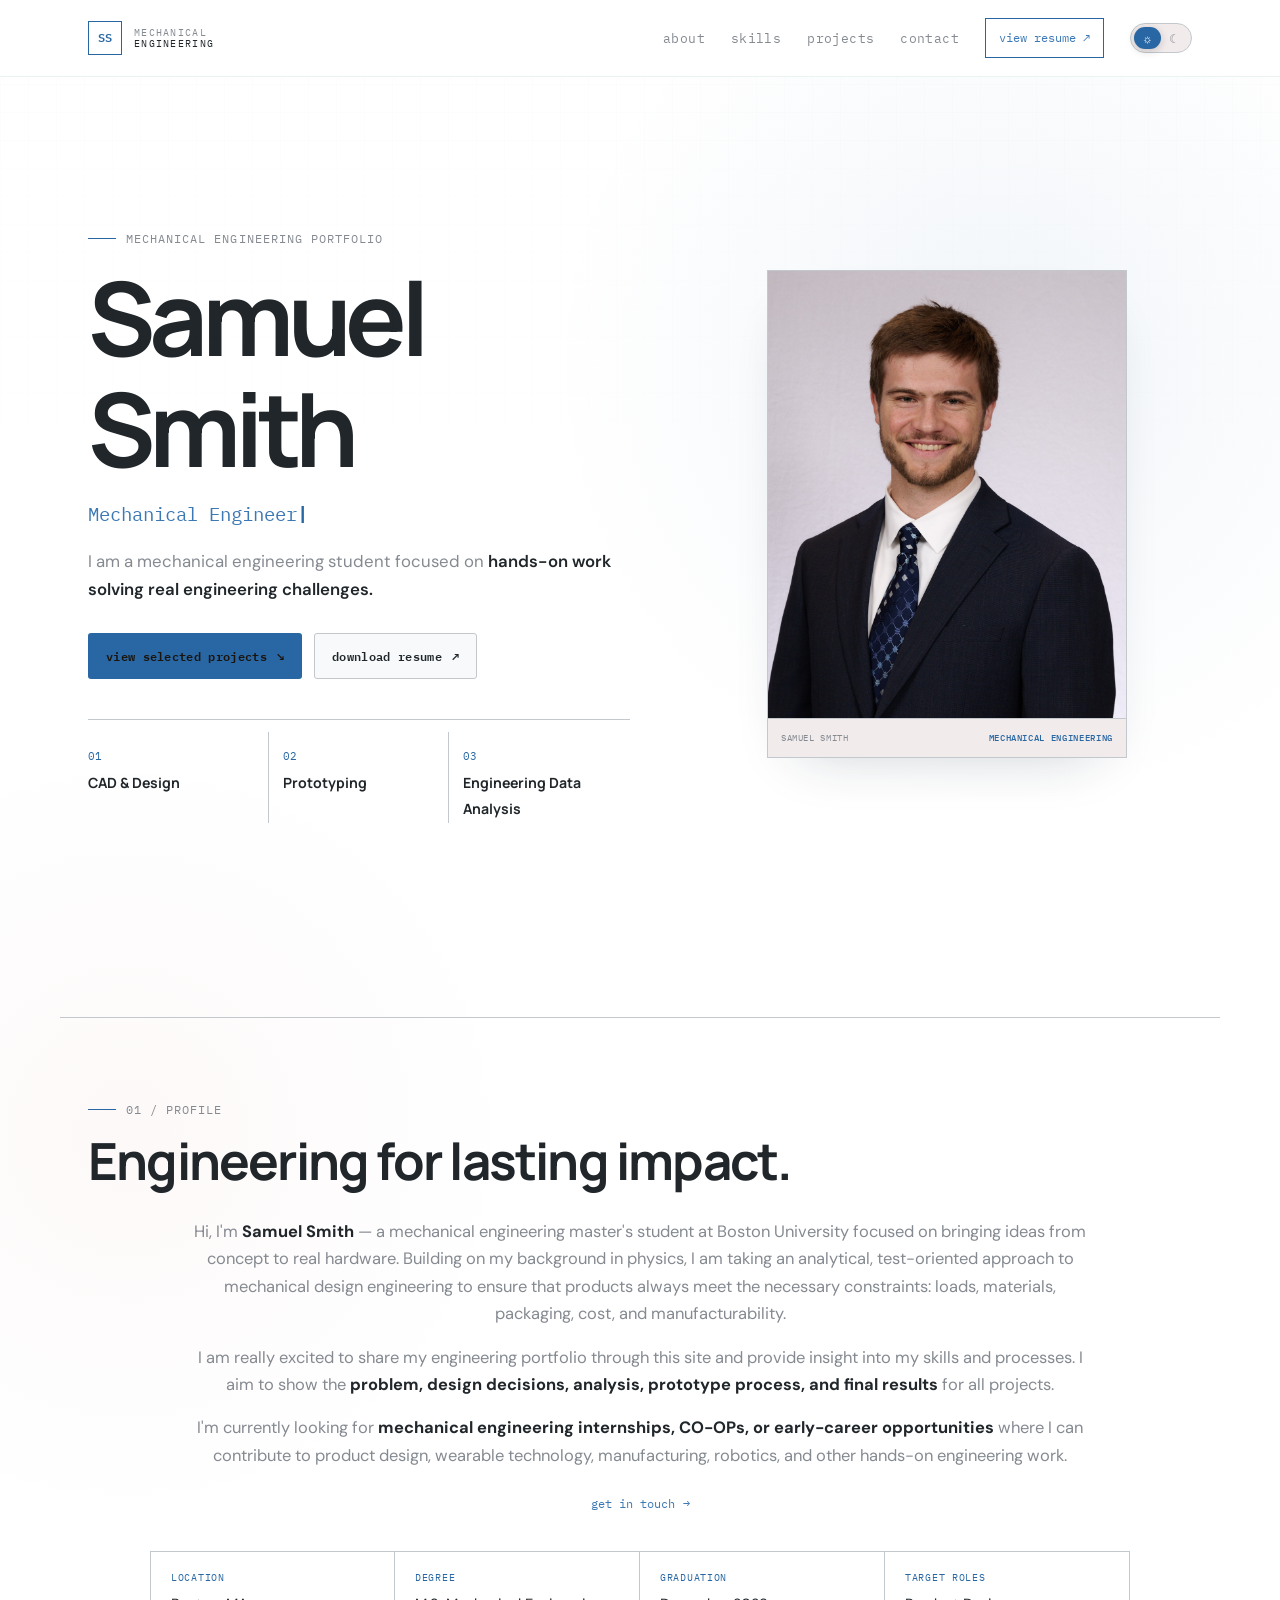
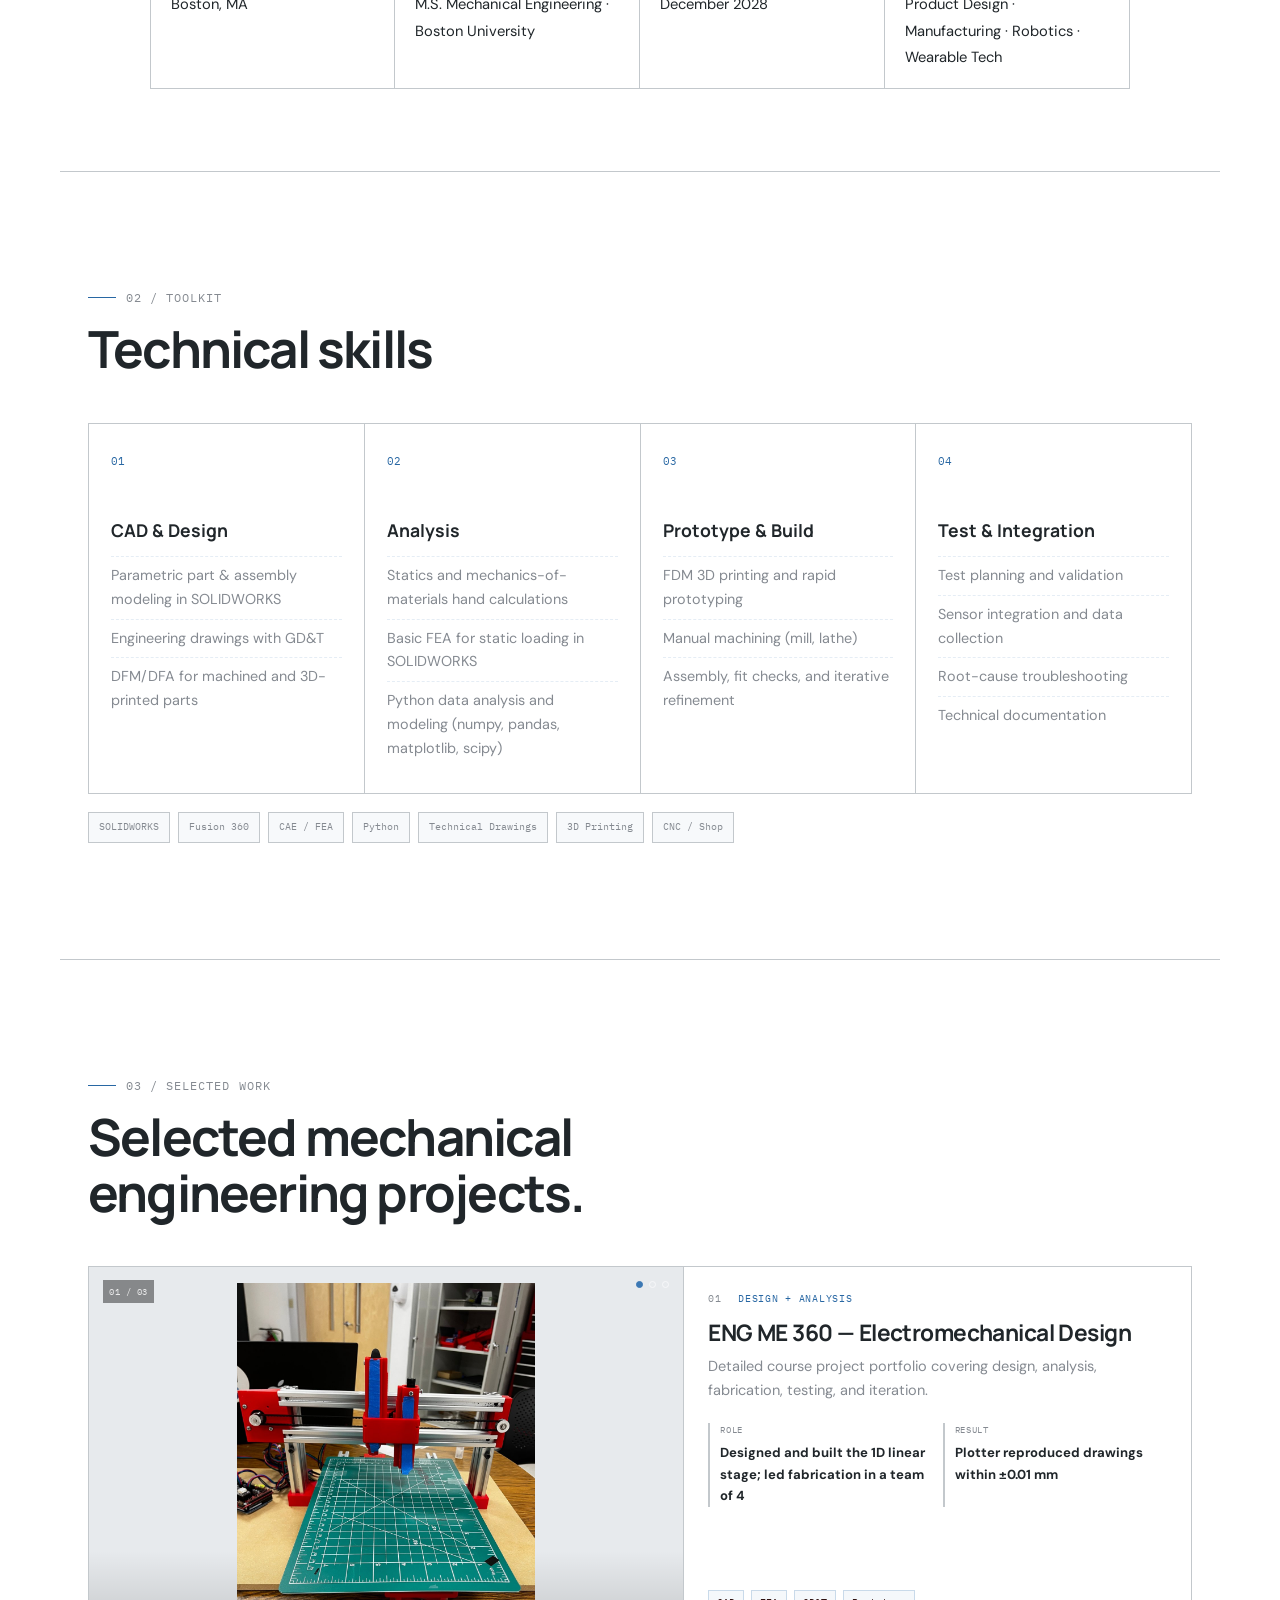
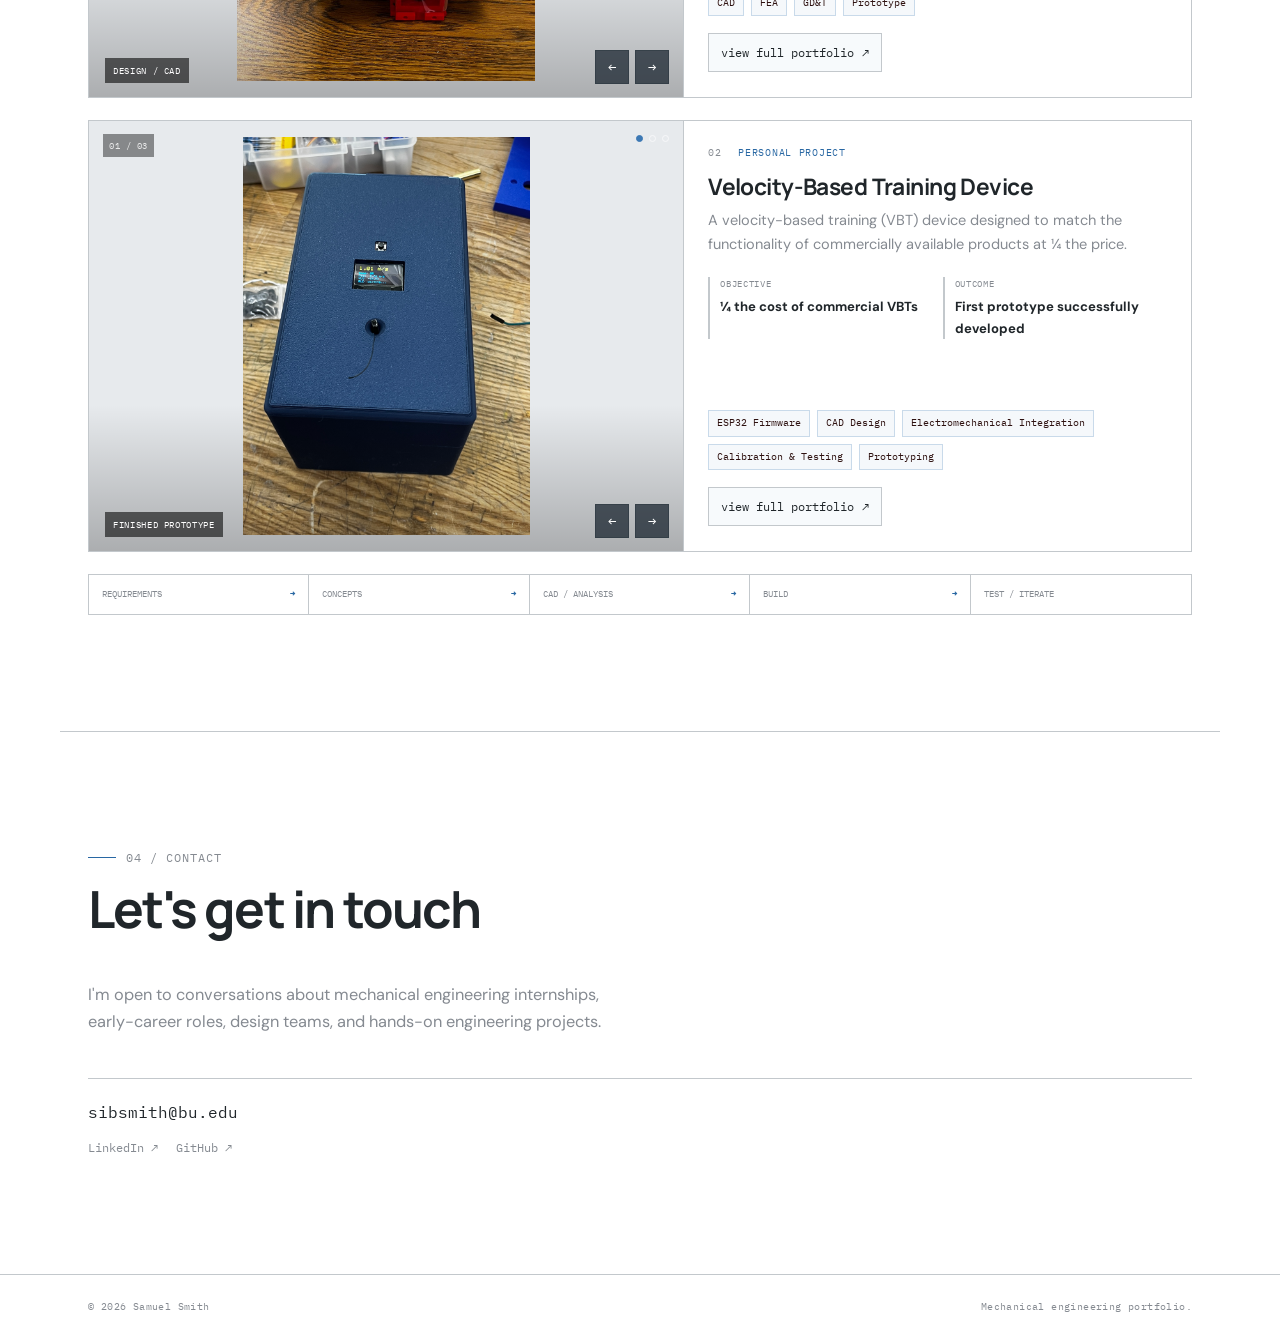
==== commit 7f017190: "update: changed images on eng360 card in home page" ====
--- a/index.html
+++ b/index.html
@@ -193,8 +193,8 @@
           <div class="project-card__visual project-card__visual--carousel">
             <div class="carousel" data-carousel tabindex="0" aria-label="Project 01 image carousel">
               <div class="carousel__viewport"><div class="carousel__track">
-                <figure class="carousel__slide"><img src="images/project-01-01.JPG" alt="Project 01 — design / CAD, image 1"><span class="carousel__label">design / CAD</span></figure>
-                <figure class="carousel__slide"><img src="images/LinearStageSketch.jpg" alt="Project 01 — design / CAD, image 2"><span class="carousel__label">design / CAD</span></figure>
+                <figure class="carousel__slide"><img src="images/sticker-prototype-front.jpg" alt="Project 01 — design / CAD, image 1"><span class="carousel__label">design / CAD</span></figure>
+                <figure class="carousel__slide"><img src="images/sticker-draw-robot-poster.jpg" alt="Project 01 — design / CAD, image 2"><span class="carousel__label">design / CAD</span></figure>
                 <figure class="carousel__slide"><img src="images/1D_LinearStage.jpg" alt="Project 01 — design / CAD, image 3"><span class="carousel__label">design / CAD</span></figure>
               </div></div>
               <span class="carousel__counter" aria-hidden="true">01 / 03</span>
--- a/style.css
+++ b/style.css
@@ -798,8 +798,16 @@
 .case-subsection__intro { color:var(--text-muted); max-width:68ch; margin:0 0 20px; }
 
 /* ENG ME 360 plotter details */
-.case-two-col--plotter-details { margin-top: 28px; }
+.case-two-col--plotter-details, .case-two-col--sticker-details { margin-top: 28px; }
 .case-field-label { margin: 0 0 10px; font-family: var(--font-mono); font-size: .68rem; letter-spacing: .08em; text-transform: uppercase; color: var(--text); }
 .case-figure-grid--plotter { grid-template-columns: repeat(2, minmax(0, 1fr)); }
 .case-callout--ongoing { margin-top: 28px; }
 @media (max-width:760px) { .case-figure-grid--plotter { grid-template-columns: 1fr; } }
+
+/* ENG ME 360 sticker exercise: labeled diagram, spanning figure, video */
+.case-figure--labeled { aspect-ratio:auto; margin-top:28px; display:grid; grid-template-rows:auto auto; gap:10px; padding:18px; text-align:left; }
+.case-figure--labeled img { display:block; width:100%; height:auto; object-fit:contain; margin:0; }
+.case-figure--span2 { grid-column:1 / -1; aspect-ratio:auto; }
+.case-figure--span2 .case-figure__inner img { max-height:540px; }
+.case-figure__inner video { display:block; width:100%; height:100%; max-height:100%; min-height:0; object-fit:contain; background:#000; margin:auto; }
+@media (max-width:760px) { .case-figure--span2 { grid-column:auto; } .case-figure--span2 .case-figure__inner img { max-height:none; } }
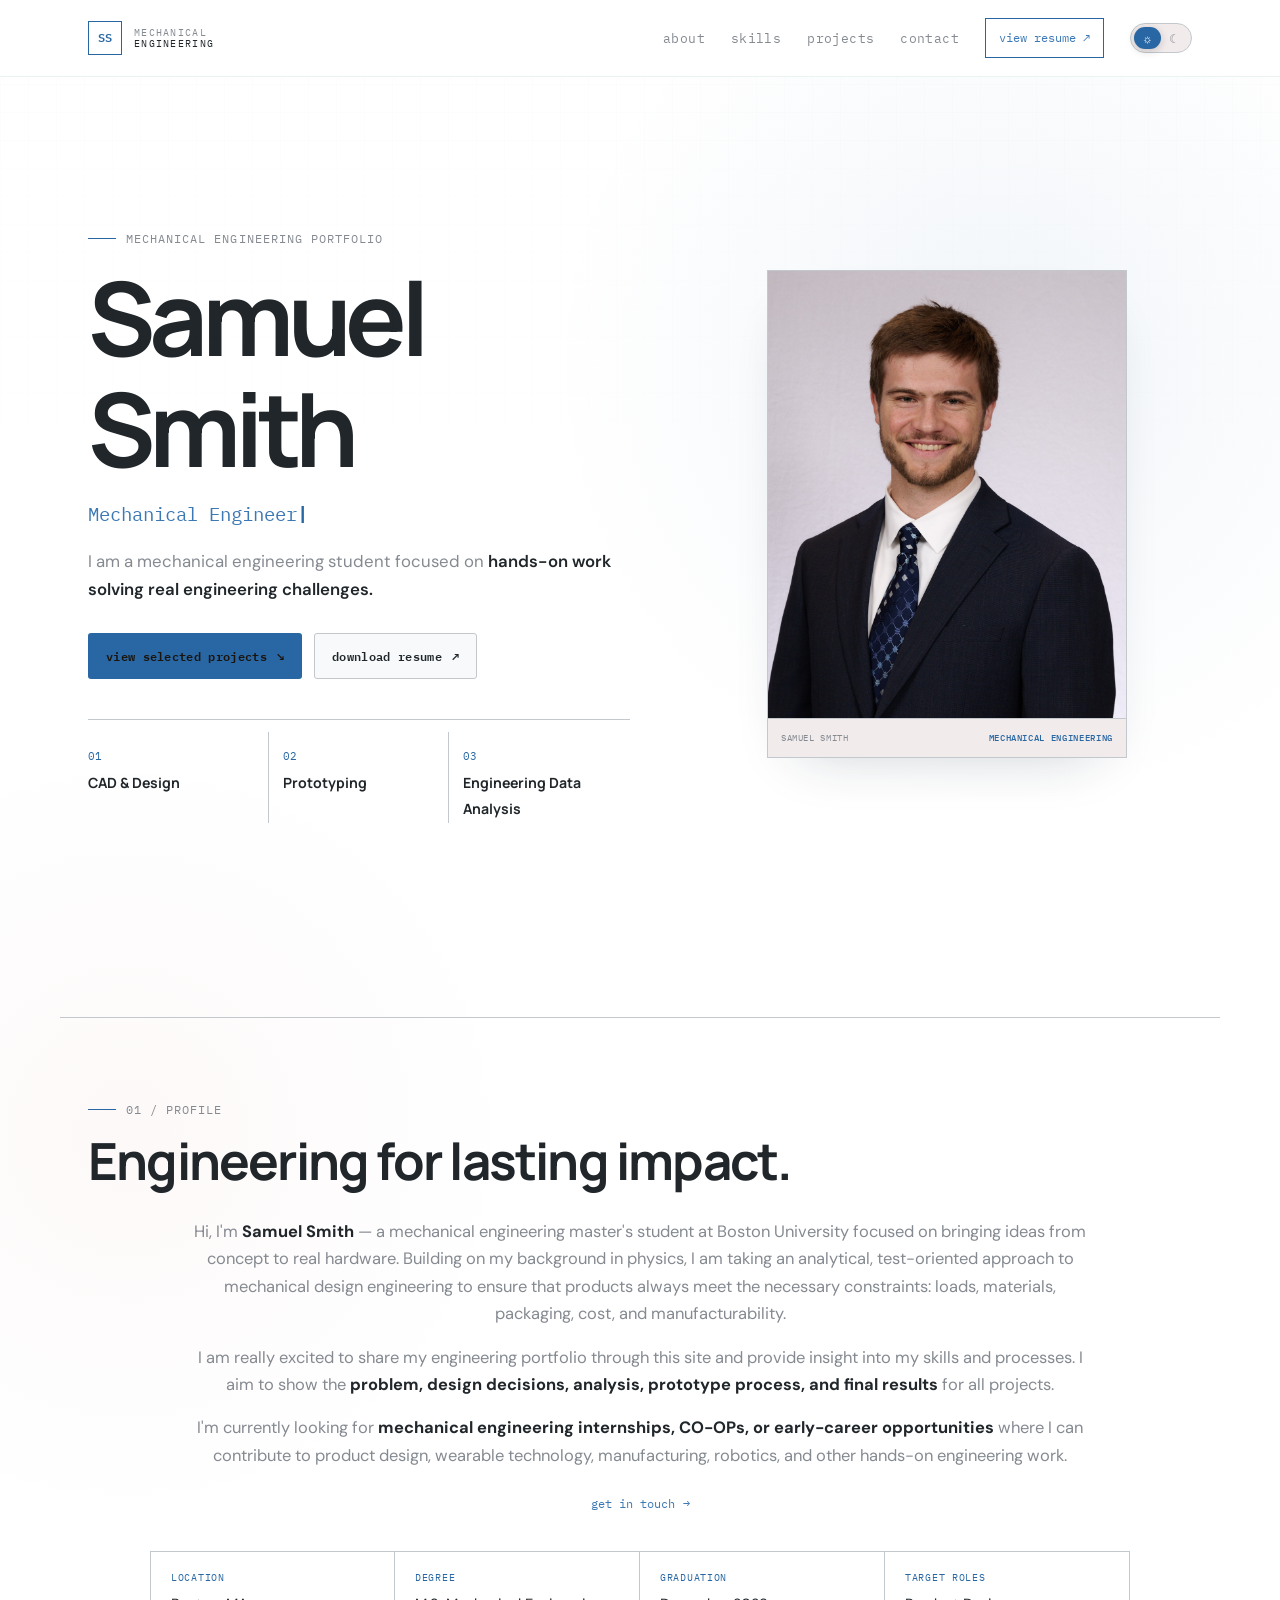
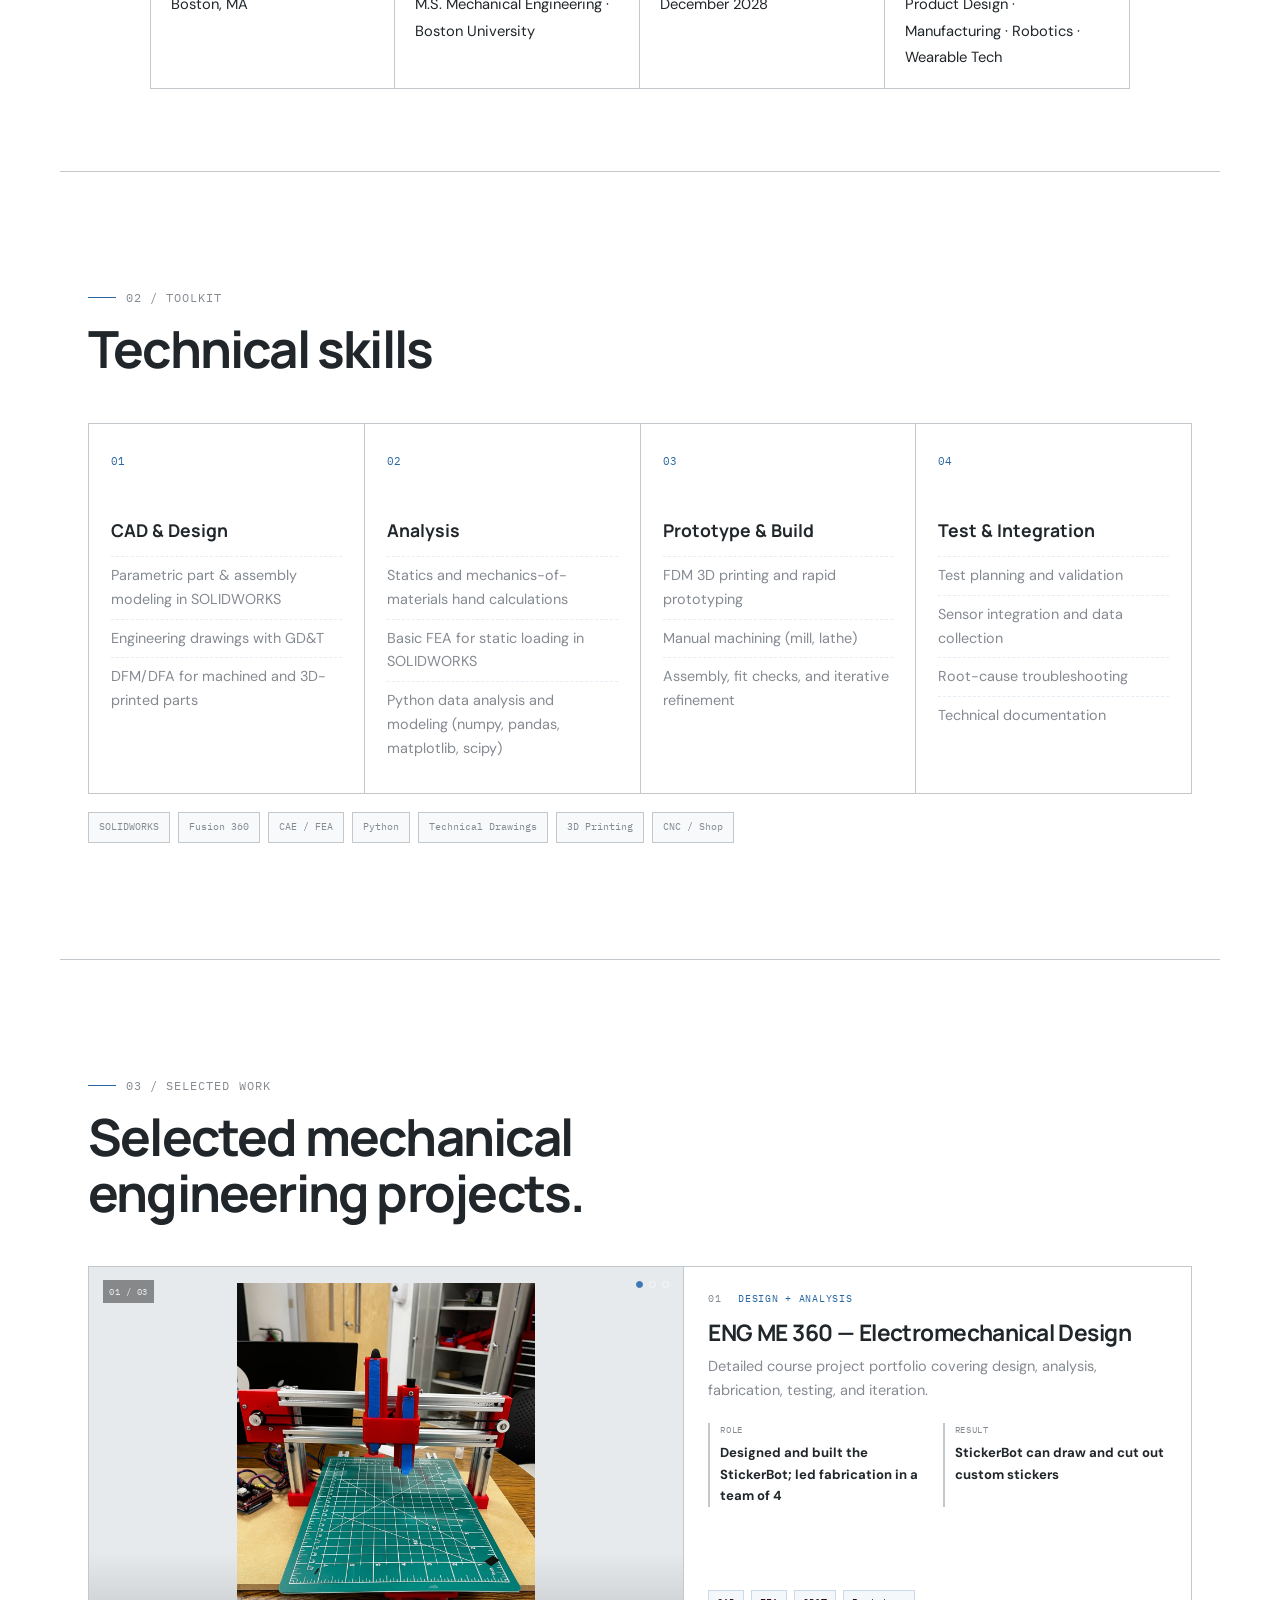
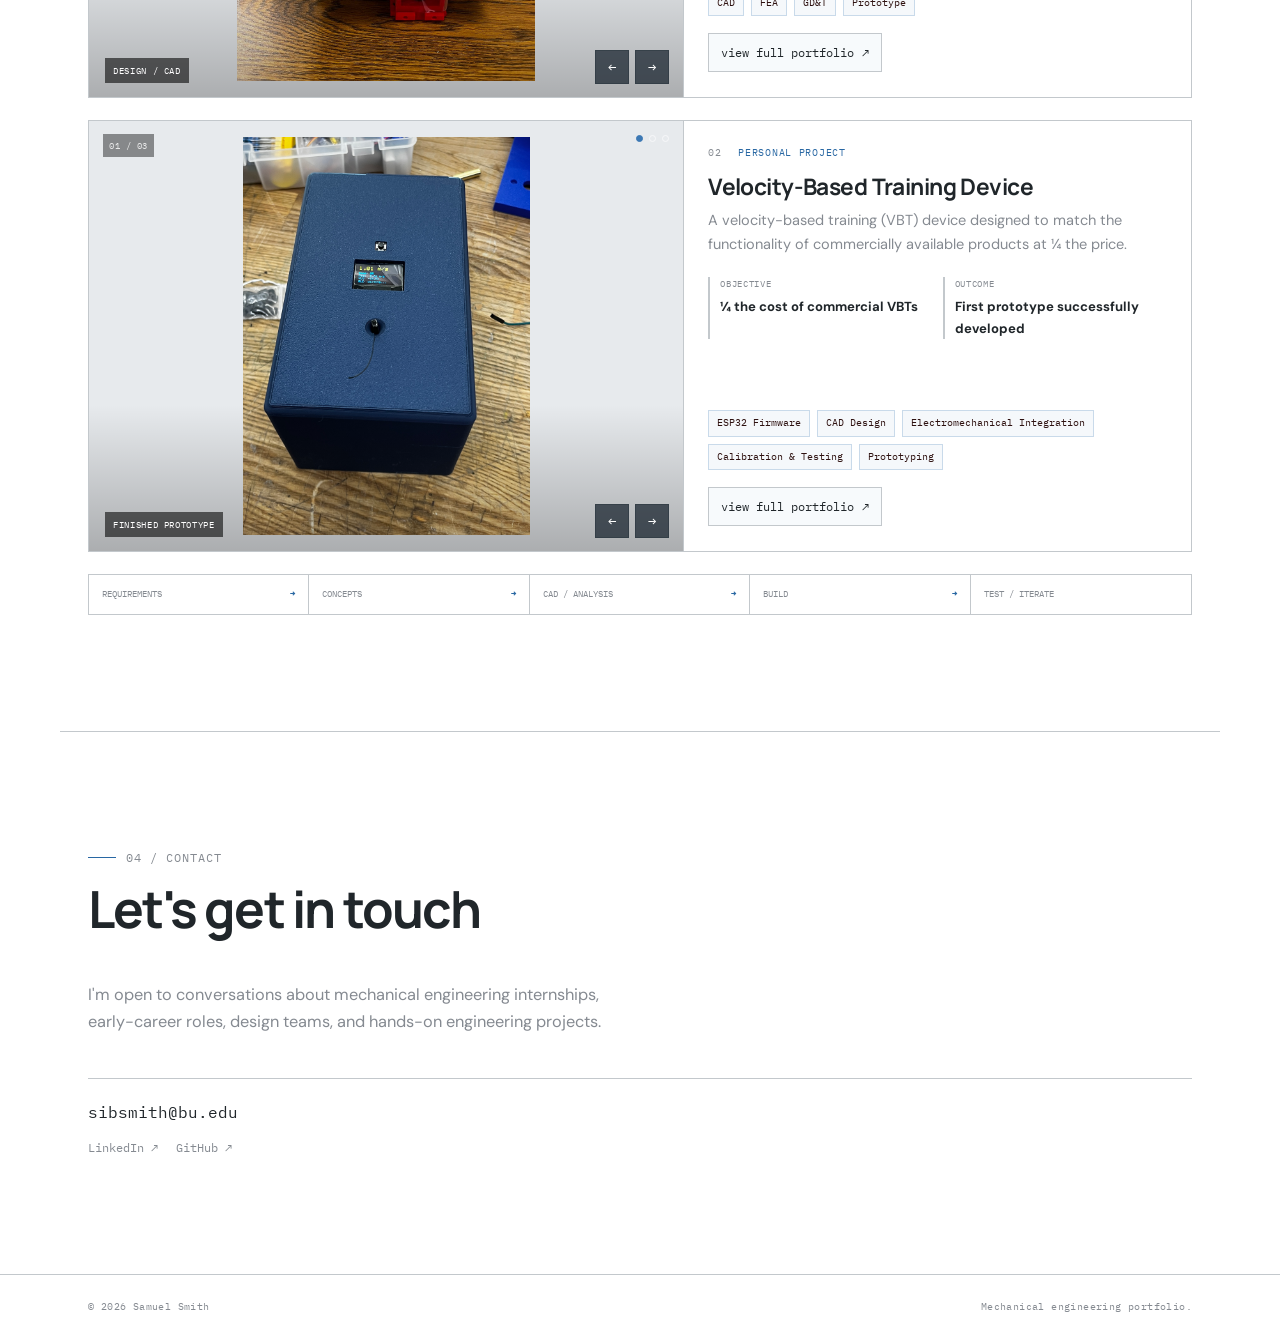
==== commit 278ff42a: "update: changed text on eng360 card" ====
--- a/index.html
+++ b/index.html
@@ -214,8 +214,8 @@
             <h3 class="project-card__title">ENG ME 360 — Electromechanical Design</h3>
             <p class="project-card__desc">Detailed course project portfolio covering design, analysis, fabrication, testing, and iteration.</p>
             <div class="project-card__metrics">
-              <div><span>role</span><strong>Designed and built the 1D linear stage; led fabrication in a team of 4</strong></div>
-              <div><span>result</span><strong>Plotter reproduced drawings within ±0.01 mm</strong></div>
+              <div><span>role</span><strong>Designed and built the StickerBot; led fabrication in a team of 4</strong></div>
+              <div><span>result</span><strong>StickerBot can draw and cut out custom stickers</strong></div>
             </div>
             <ul class="project-card__tags"><li>CAD</li><li>FEA</li><li>GD&amp;T</li><li>Prototype</li></ul>
             <a href="engme360.html" class="project-link">view full portfolio <span>↗</span></a>
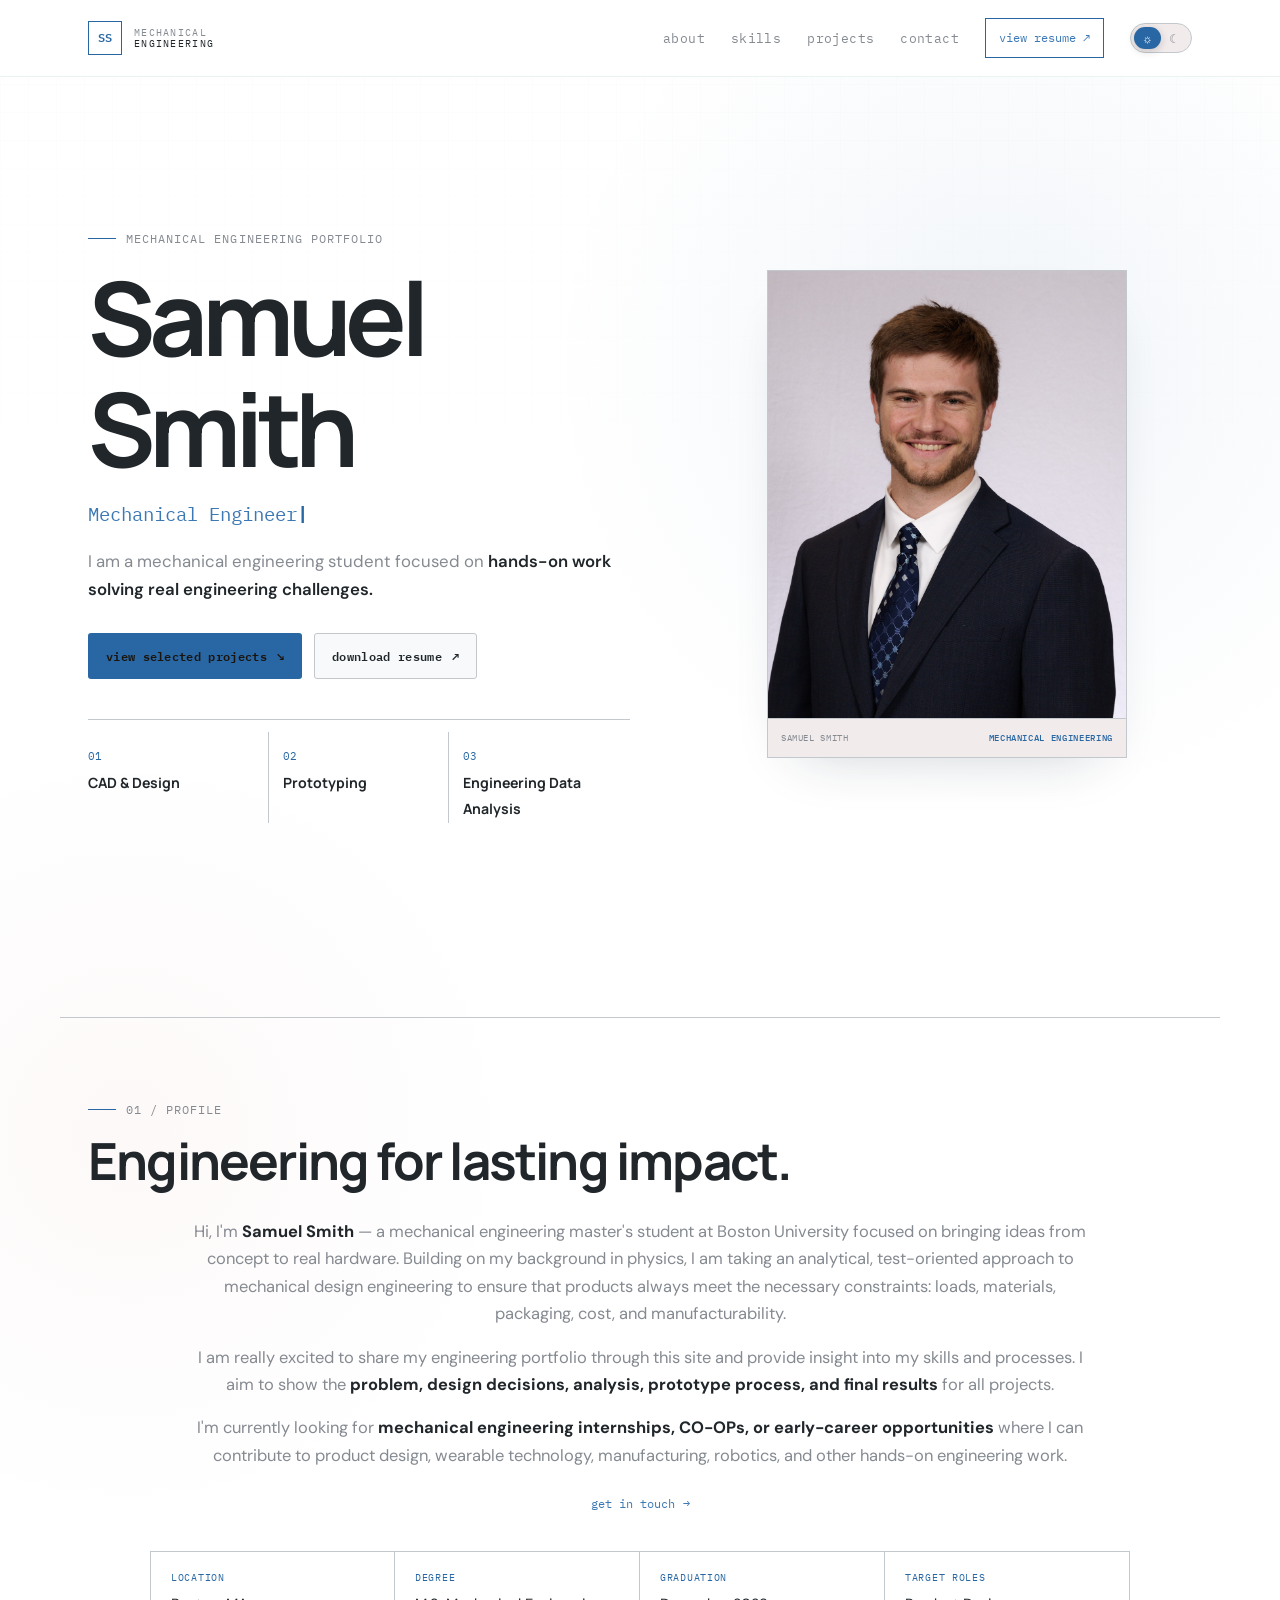
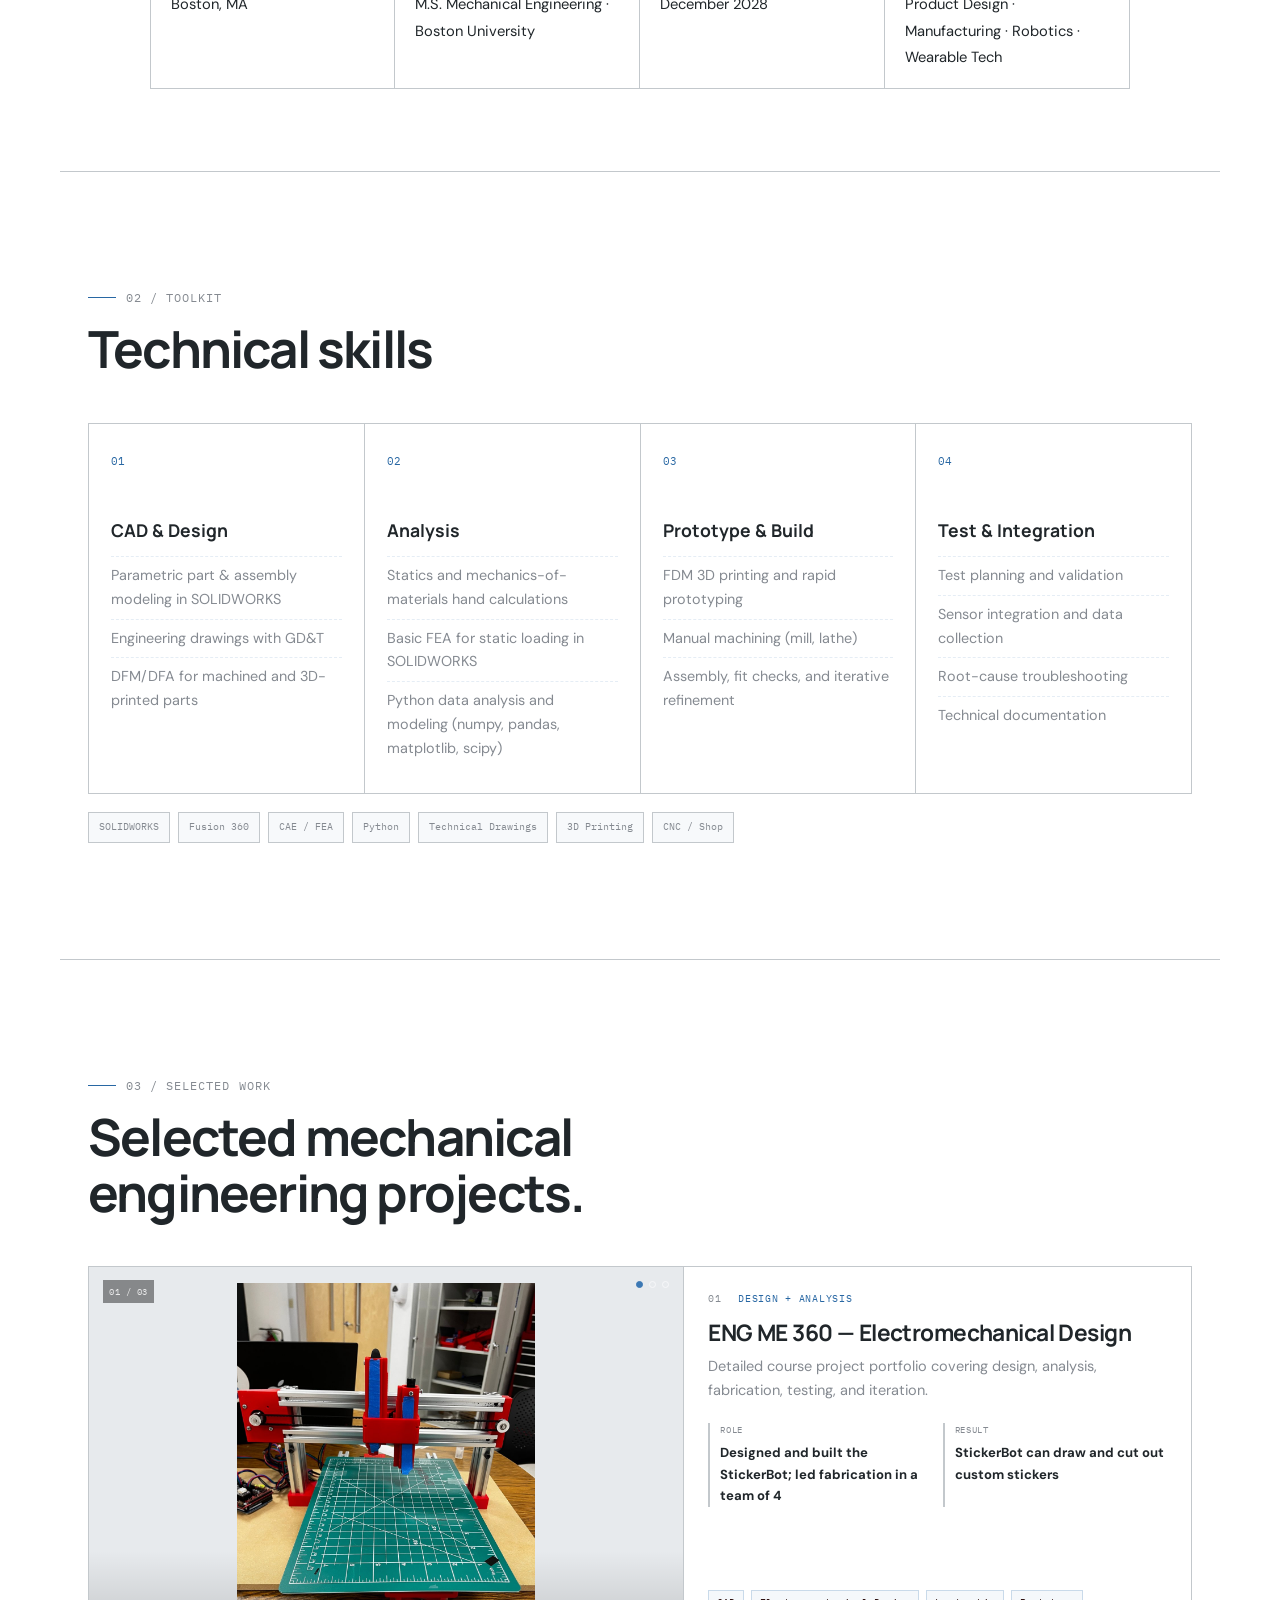
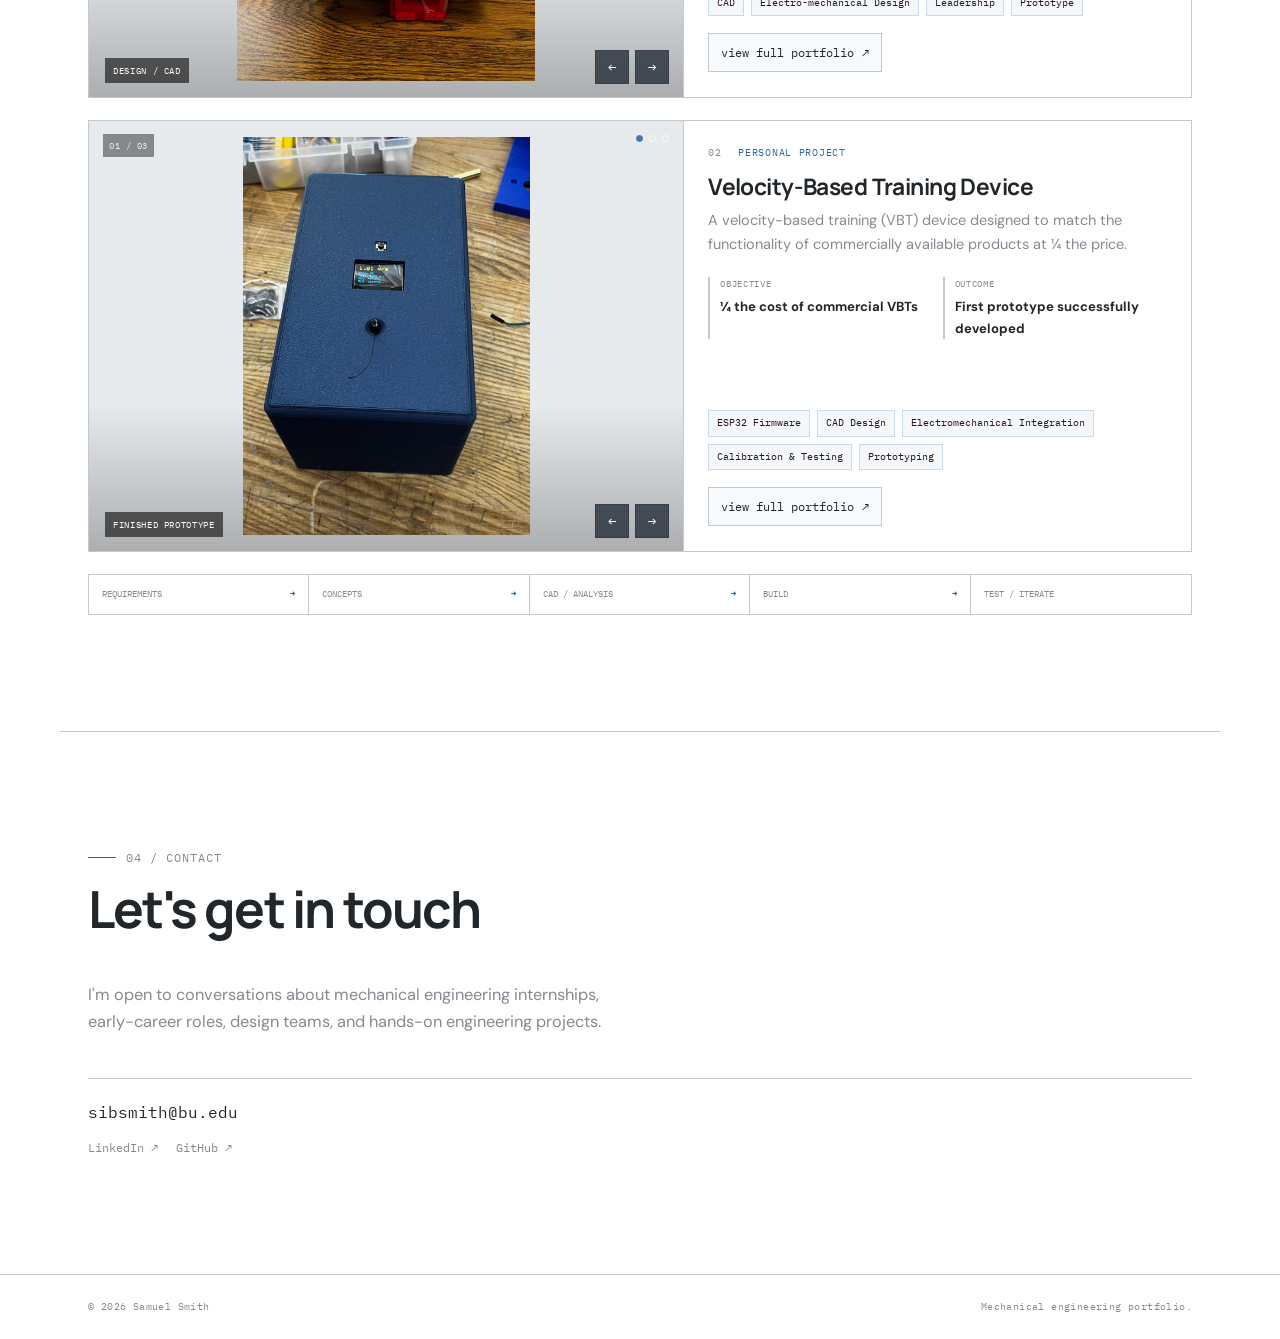
==== commit 0a07f90c: "update: added new tags to 360 card" ====
--- a/index.html
+++ b/index.html
@@ -217,7 +217,7 @@
               <div><span>role</span><strong>Designed and built the StickerBot; led fabrication in a team of 4</strong></div>
               <div><span>result</span><strong>StickerBot can draw and cut out custom stickers</strong></div>
             </div>
-            <ul class="project-card__tags"><li>CAD</li><li>FEA</li><li>GD&amp;T</li><li>Prototype</li></ul>
+            <ul class="project-card__tags"><li>CAD</li><li>Electro-mechanical Design</li><li>Leadership</li><li>Prototype</li></ul>
             <a href="engme360.html" class="project-link">view full portfolio <span>↗</span></a>
           </div>
         </article>
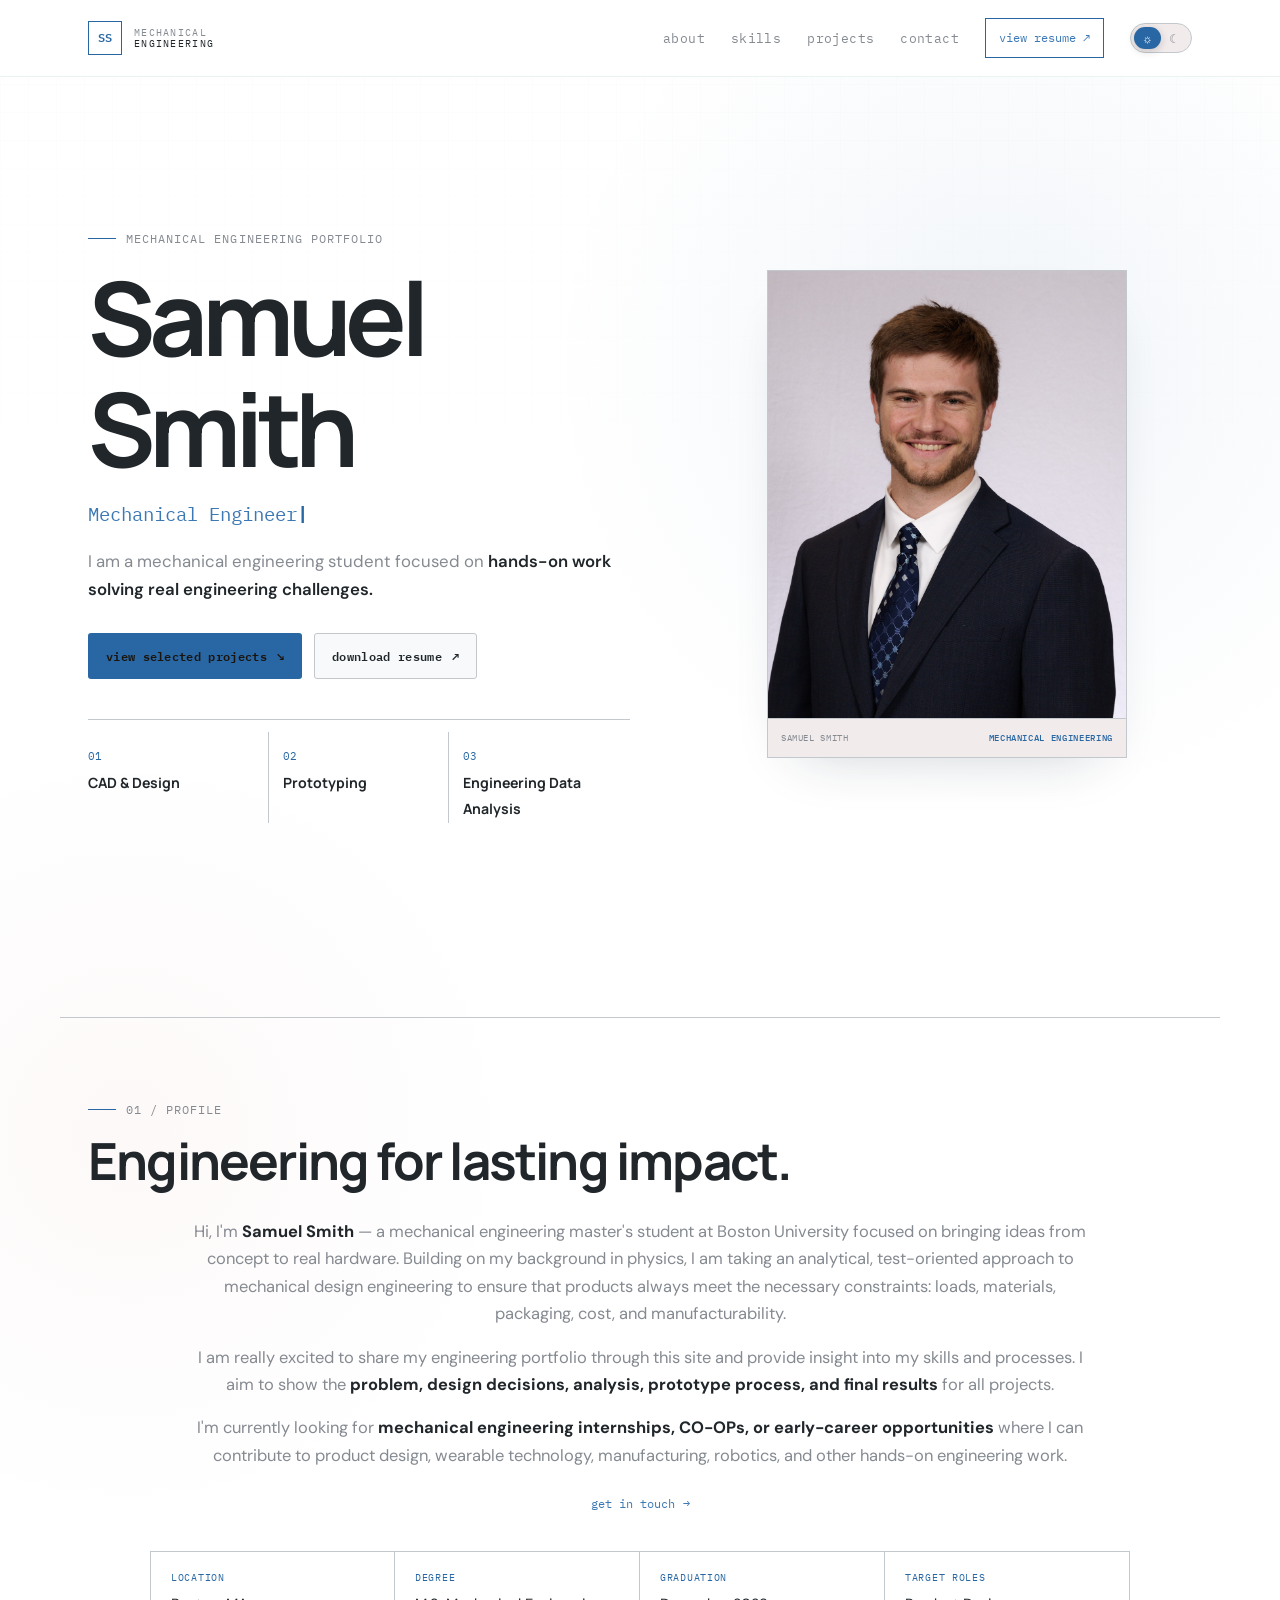
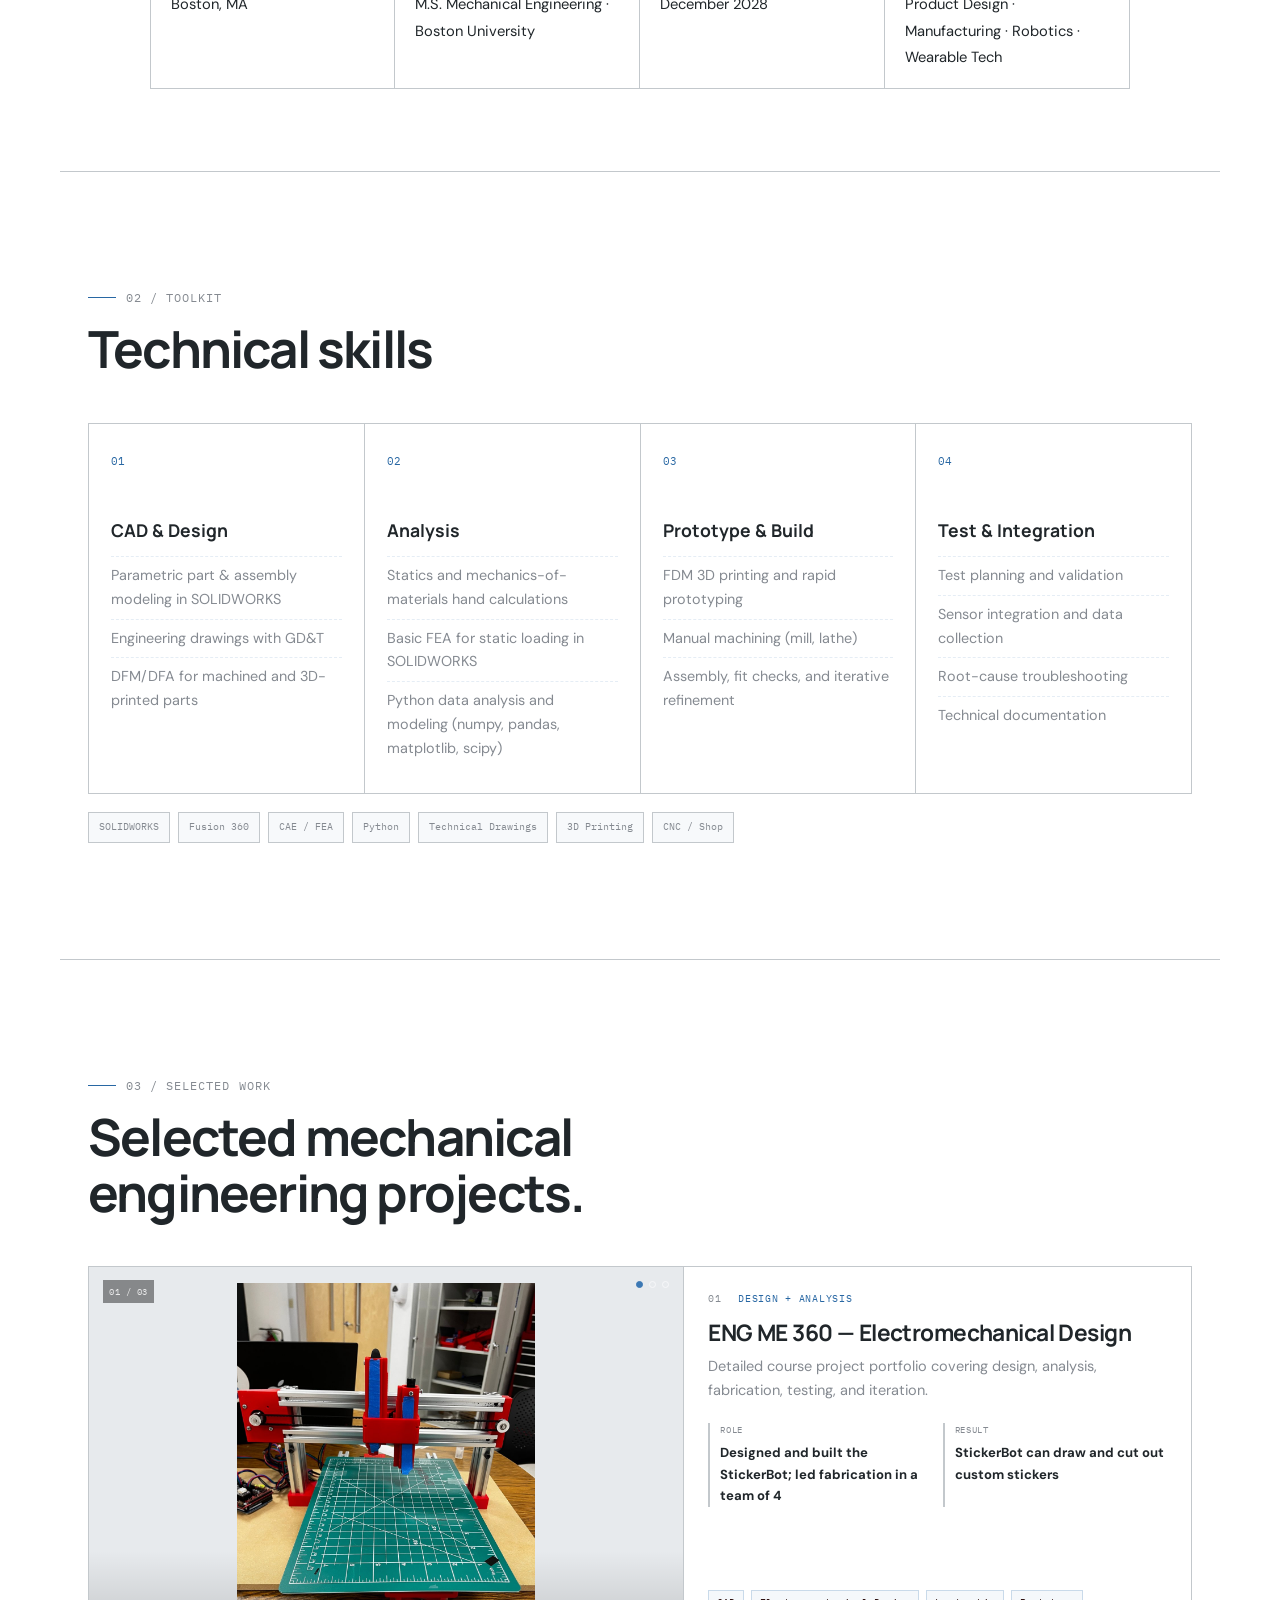
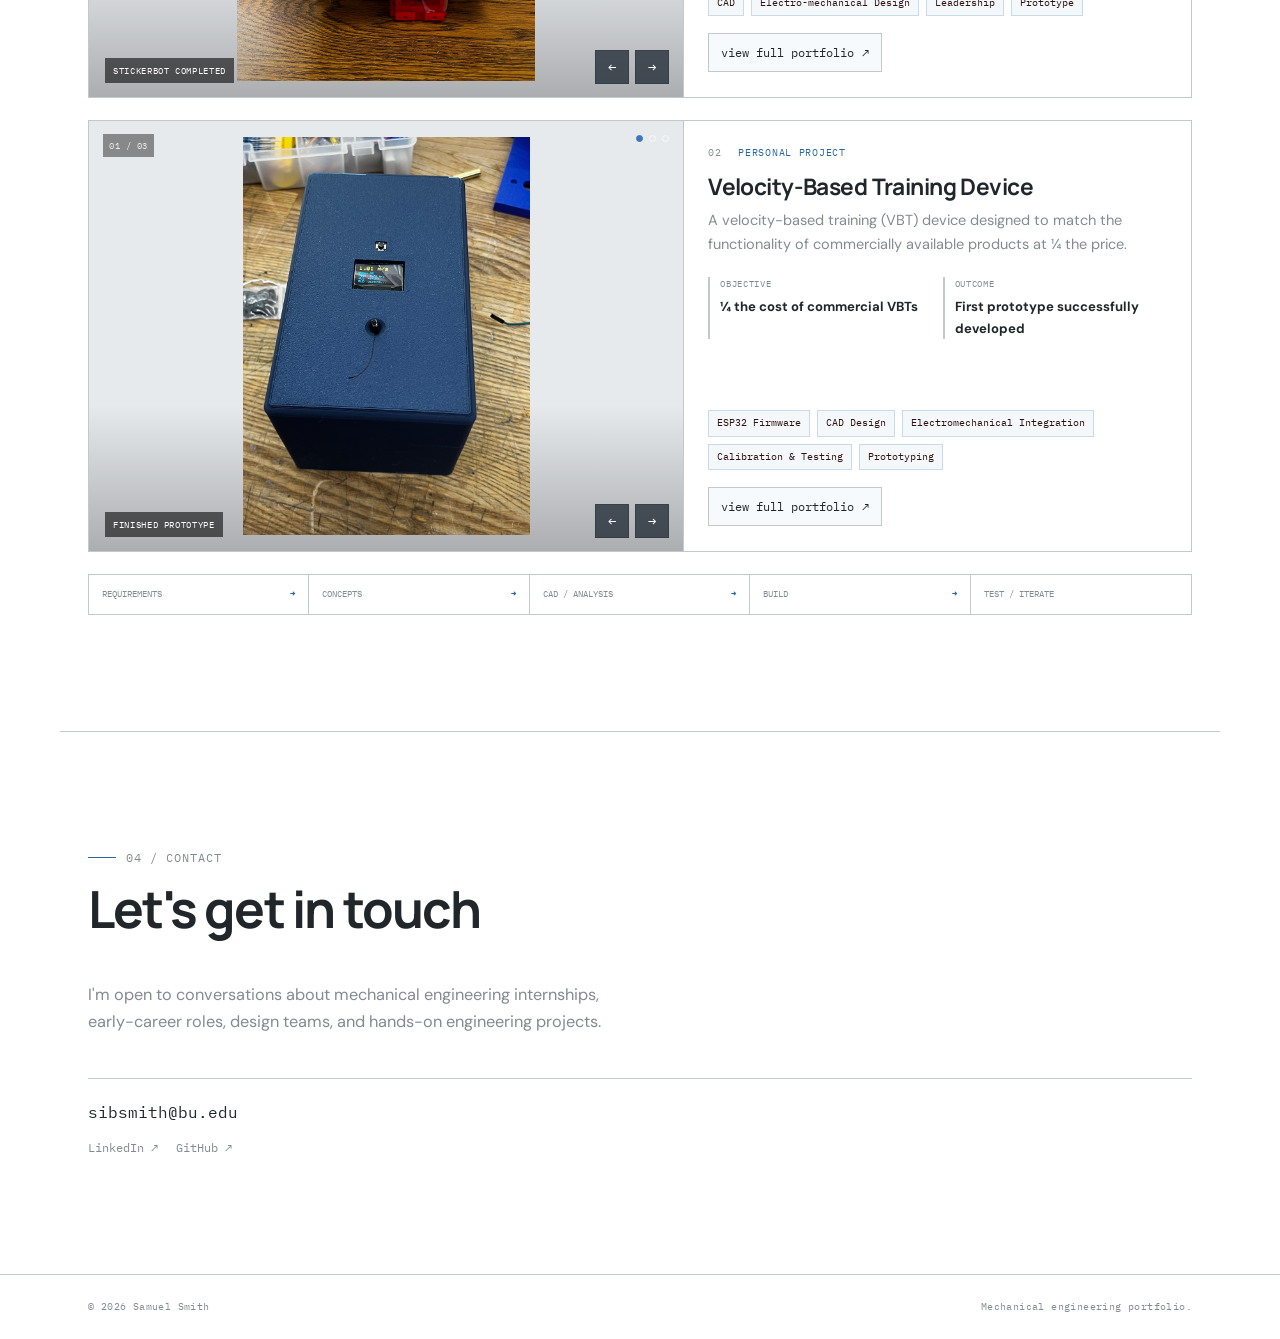
==== commit b17a3493: "updated 360 card text" ====
--- a/index.html
+++ b/index.html
@@ -193,9 +193,9 @@
           <div class="project-card__visual project-card__visual--carousel">
             <div class="carousel" data-carousel tabindex="0" aria-label="Project 01 image carousel">
               <div class="carousel__viewport"><div class="carousel__track">
-                <figure class="carousel__slide"><img src="images/sticker-prototype-front.jpg" alt="Project 01 — design / CAD, image 1"><span class="carousel__label">design / CAD</span></figure>
-                <figure class="carousel__slide"><img src="images/sticker-draw-robot-poster.jpg" alt="Project 01 — design / CAD, image 2"><span class="carousel__label">design / CAD</span></figure>
-                <figure class="carousel__slide"><img src="images/1D_LinearStage.jpg" alt="Project 01 — design / CAD, image 3"><span class="carousel__label">design / CAD</span></figure>
+                <figure class="carousel__slide"><img src="images/sticker-prototype-front.jpg" alt="Project 01 — design / CAD, image 1"><span class="carousel__label">StickerBot Completed</span></figure>
+                <figure class="carousel__slide"><img src="images/sticker-draw-robot-poster.jpg" alt="Project 01 — design / CAD, image 2"><span class="carousel__label">Snapshot Mid Drawing Routine</span></figure>
+                <figure class="carousel__slide"><img src="images/1D_LinearStage.jpg" alt="Project 01 — design / CAD, image 3"><span class="carousel__label">1D Linear Stage Prototpying</span></figure>
               </div></div>
               <span class="carousel__counter" aria-hidden="true">01 / 03</span>
               <div class="carousel__dots" aria-label="Choose project image">
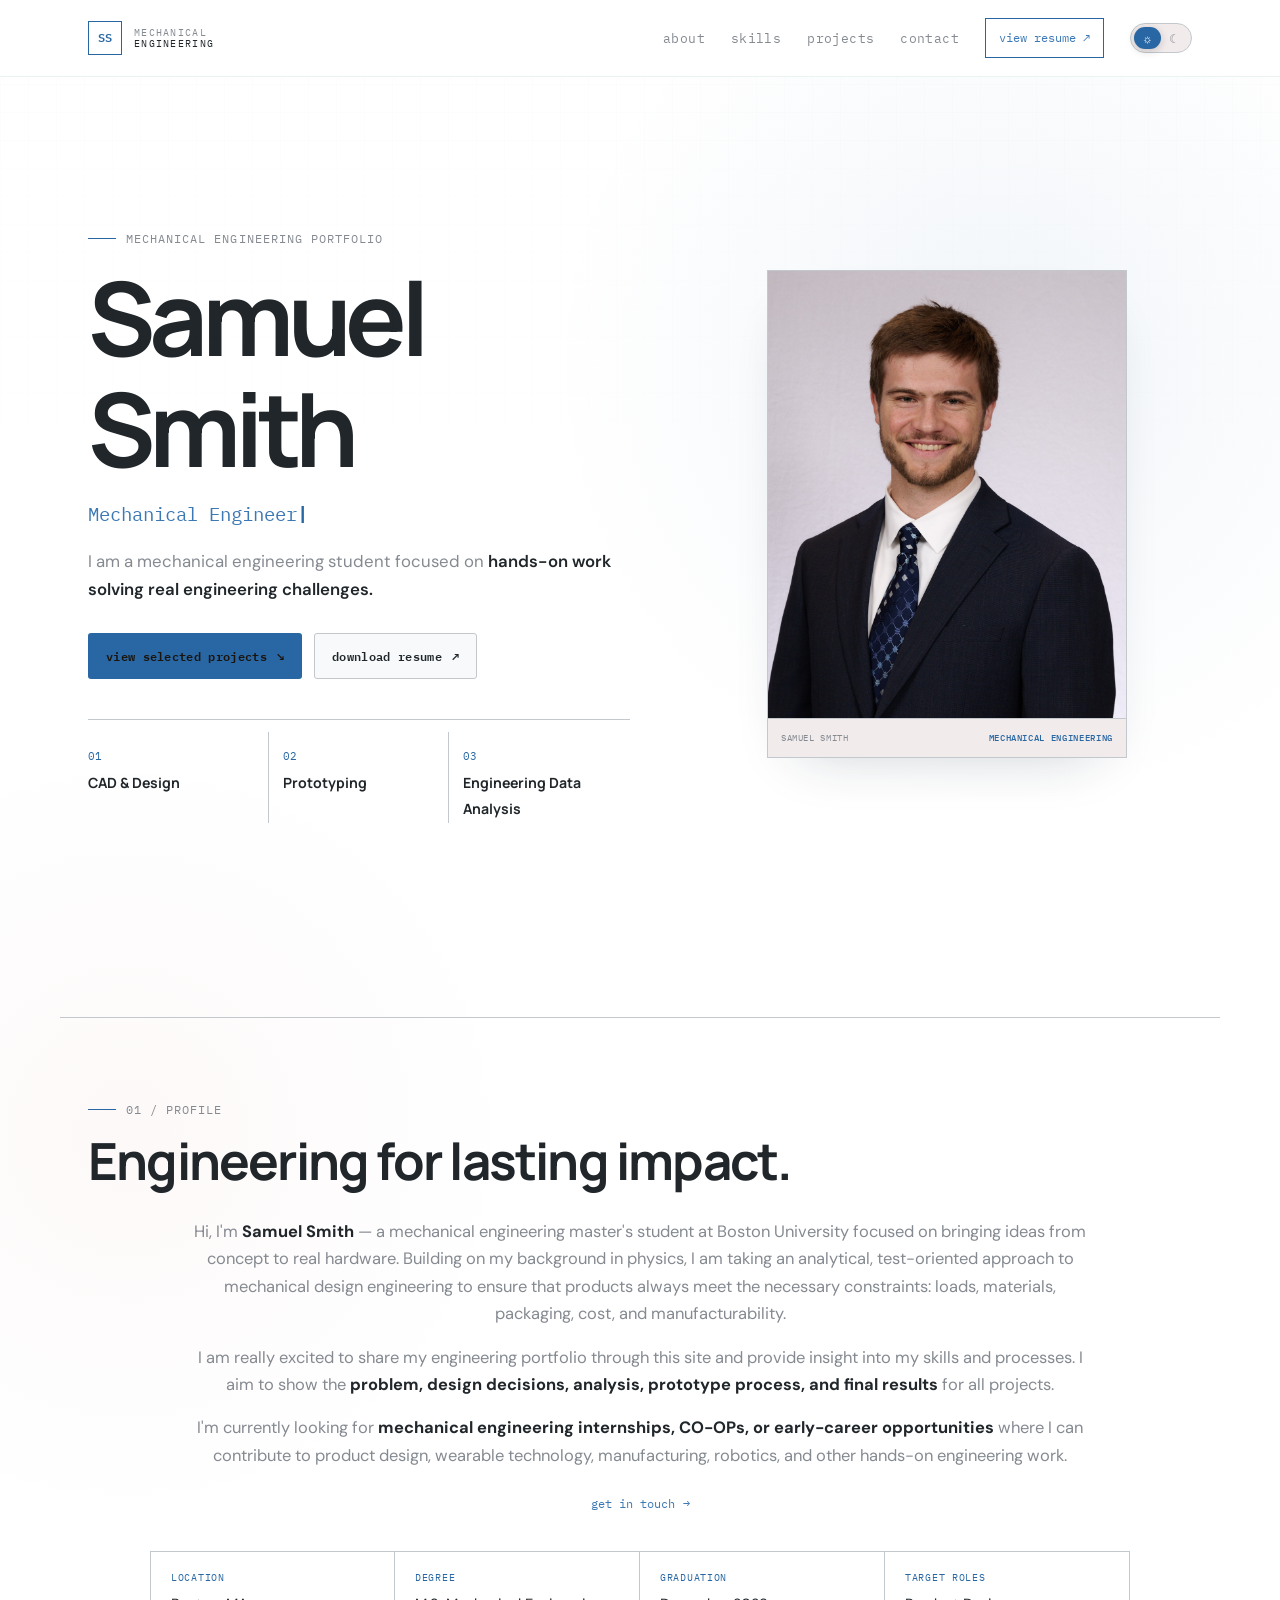
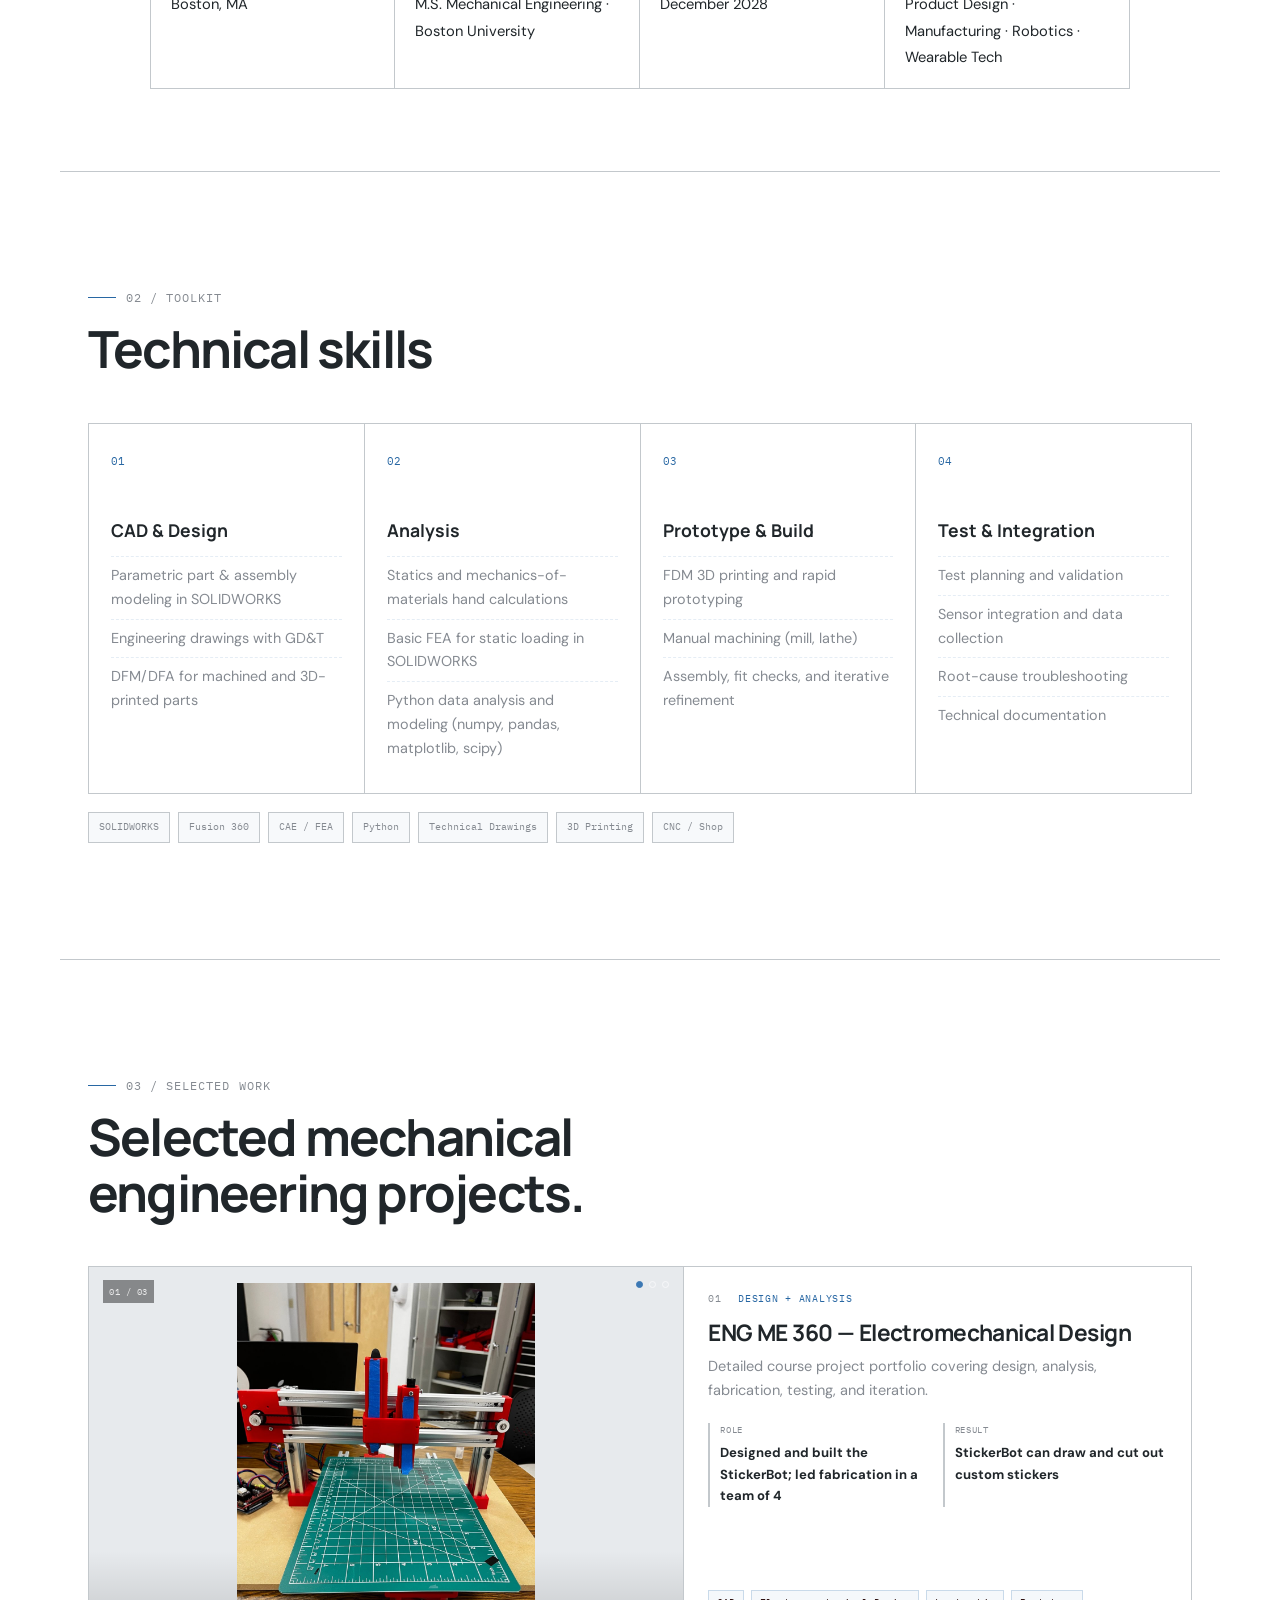
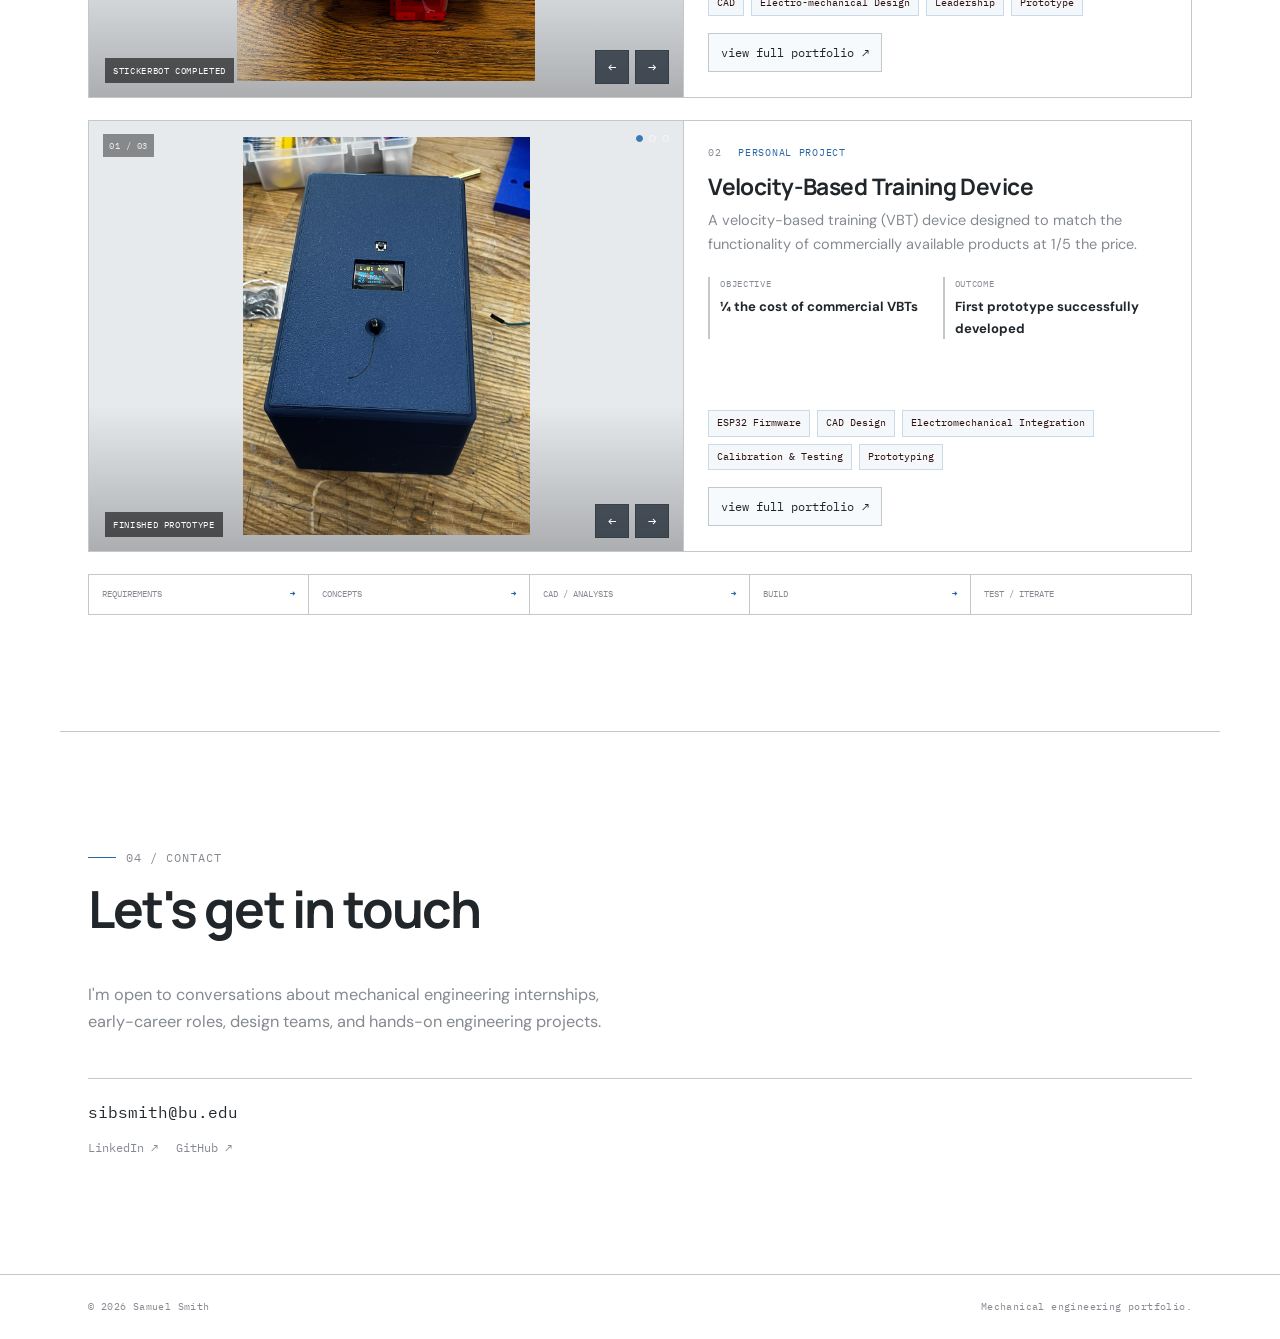
==== commit f27733ca: "update: changed copy to read 1/5 instead of 1/4 on VBT project card" ====
--- a/index.html
+++ b/index.html
@@ -245,7 +245,7 @@
           <div class="project-card__body">
             <div class="project-card__eyebrow"><span>02</span> PERSONAL PROJECT</div>
             <h3 class="project-card__title">Velocity-Based Training Device</h3>
-            <p class="project-card__desc">A velocity-based training (VBT) device designed to match the functionality of commercially available products at ¼ the price.</p>
+            <p class="project-card__desc">A velocity-based training (VBT) device designed to match the functionality of commercially available products at 1/5 the price.</p>
             <div class="project-card__metrics">
               <div><span>objective</span><strong>¼ the cost of commercial VBTs</strong></div>
               <div><span>outcome</span><strong>First prototype successfully developed</strong></div>
